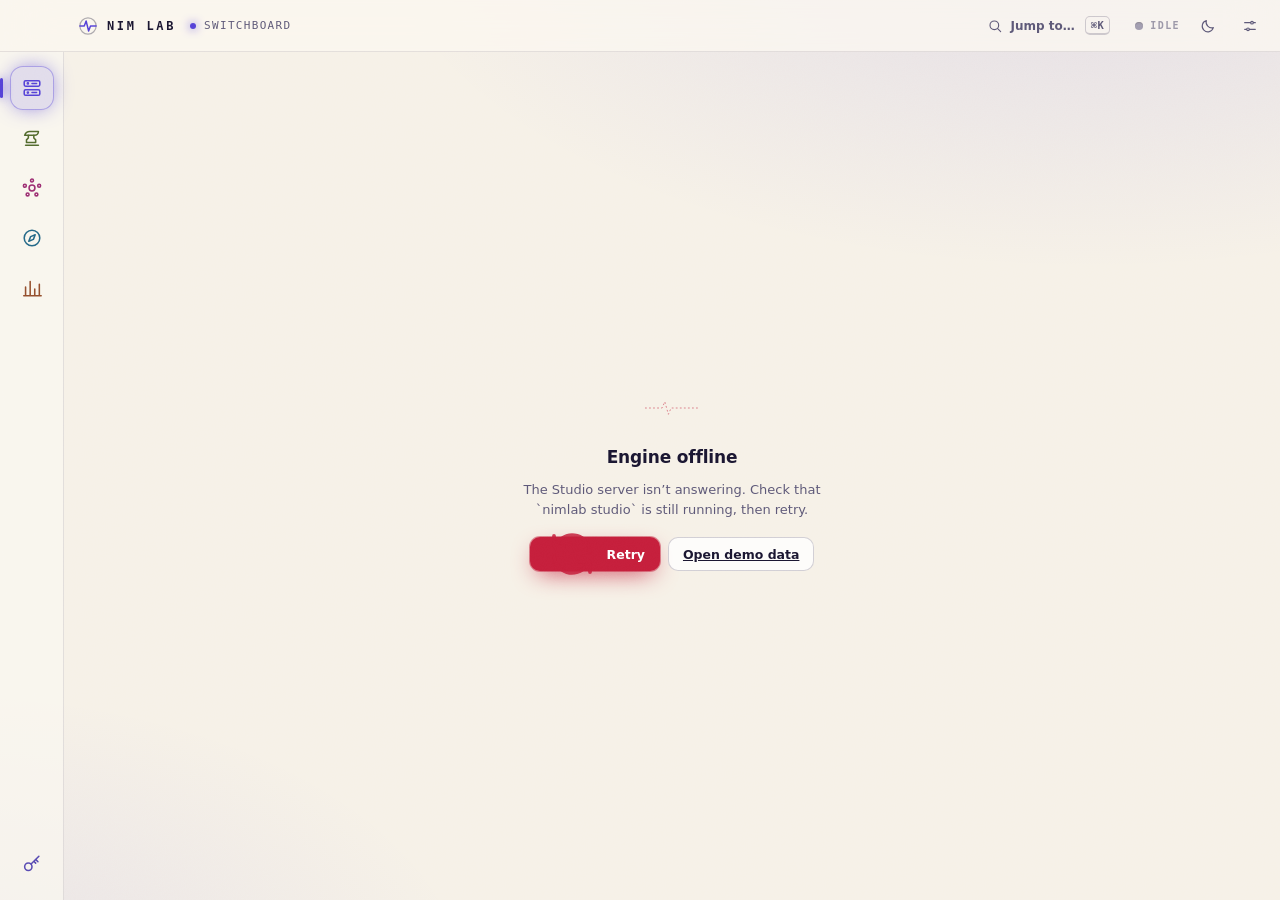
==== src/nimlab/studio/web/index.html @ a0e1263e "WIP: NIM Lab Studio desktop app (UI + backend in progress) Co-Authored-By: Claude Opus 5.5 <noreply@" ====
<!doctype html>
<html lang="en">
<head>
<meta charset="utf-8">
<meta name="viewport" content="width=device-width, initial-scale=1, viewport-fit=cover">
<meta name="color-scheme" content="dark light">
<title>NIM Lab Studio</title>
<link rel="icon" href="favicon.svg" type="image/svg+xml">
<link rel="stylesheet" href="css/tokens.css">
<link rel="stylesheet" href="css/base.css">
<link rel="stylesheet" href="css/components.css">
<link rel="stylesheet" href="css/screens/ignition.css">
<link rel="stylesheet" href="css/screens/switchboard.css">
<link rel="stylesheet" href="css/screens/foundry.css">
<link rel="stylesheet" href="css/screens/council.css">
<link rel="stylesheet" href="css/screens/atlas.css">
<link rel="stylesheet" href="css/screens/arena.css">
<link rel="stylesheet" href="css/screens/settings.css">
<script>/* apply stored theme before first paint */try{var t=localStorage.getItem('nimlab.theme');if(t==='light'||t==='dark')document.documentElement.dataset.theme=t}catch(e){}</script>
</head>
<body>
<div id="app" class="app-core"></div>
<noscript>NIM Lab Studio needs JavaScript.</noscript>
<script type="module" src="js/app.js"></script>
</body>
</html>
---- src/nimlab/studio/web/css/tokens.css ----
/* NIM Lab Studio — design tokens. Dark "ink" by default, light "paper" via OS or manual toggle. */
:root {
  color-scheme: dark;
  --ink: #0B0A12;
  --panel: #14121F;
  --raised: #1C1930;
  --raised-2: #25213D;
  --hair: rgba(255,255,255,.08);
  --hair-2: rgba(255,255,255,.14);
  --text: #F3F0FF;
  --dim: #9A94B8;
  --faint: #8780A8;

  --c-council: #FF3D9A;
  --c-atlas: #22E1FF;
  --c-forge: #C6FF3D;
  --c-arena: #FF8A3D;
  --c-core: #8B7BFF;
  --on-signal: #0B0A12;
  --ok: #5CF2A0;
  --bad: #FF5470;
  --warn: #FFC83D;

  --accent: var(--c-core);
  --glass: rgba(20,18,31,.72);
  --glass-strong: rgba(14,12,24,.9);
  --shadow: 0 1px 0 rgba(255,255,255,.05) inset, 0 18px 40px -18px rgba(0,0,0,.7);
  --glow: 0 0 24px -4px color-mix(in srgb, var(--accent) 60%, transparent);
  --grain-opacity: .06;
  --grid-line: rgba(255,255,255,.035);

  --font-ui: -apple-system, "SF Pro Display", "SF Pro Text", BlinkMacSystemFont, "Helvetica Neue", system-ui, sans-serif;
  --font-mono: ui-monospace, "SF Mono", SFMono-Regular, Menlo, Consolas, monospace;

  --ease-spring: cubic-bezier(.34,1.56,.64,1);
  --ease-out: cubic-bezier(.16,1,.3,1);
  --r-sm: 8px; --r-md: 12px; --r-lg: 18px;
  --titlebar: 52px;
  --rail: 64px;
}

:root[data-theme="light"] {
  color-scheme: light;
  --ink: #F6F1E7;
  --panel: #FBF8F1;
  --raised: #FFFFFF;
  --raised-2: #EFE9DB;
  --hair: rgba(30,20,60,.11);
  --hair-2: rgba(30,20,60,.2);
  --text: #1A1630;
  --dim: #5B5675;
  --faint: #665F83;
  --c-council: #C0106B;
  --c-atlas: #00708F;
  --c-forge: #4B7300;
  --c-arena: #B34700;
  --c-core: #5340D6;
  --on-signal: #FFFFFF;
  --ok: #0B7A43;
  --bad: #C41E3A;
  --warn: #8A5F00;
  --glass: rgba(251,248,241,.78);
  --glass-strong: rgba(251,248,241,.94);
  --shadow: 0 1px 0 rgba(255,255,255,.9) inset, 0 14px 30px -18px rgba(40,25,90,.35);
  --grain-opacity: .09;
  --grid-line: rgba(30,20,60,.05);
}

@media (prefers-color-scheme: light) {
  :root:not([data-theme="dark"]) {
    color-scheme: light;
    --ink: #F6F1E7; --panel: #FBF8F1; --raised: #FFFFFF; --raised-2: #EFE9DB;
    --hair: rgba(30,20,60,.11); --hair-2: rgba(30,20,60,.2);
    --text: #1A1630; --dim: #5B5675; --faint: #665F83;
    --c-council: #C0106B; --c-atlas: #00708F; --c-forge: #4B7300; --c-arena: #B34700; --c-core: #5340D6;
    --on-signal: #FFFFFF; --ok: #0B7A43; --bad: #C41E3A; --warn: #8A5F00;
    --glass: rgba(251,248,241,.78); --glass-strong: rgba(251,248,241,.94);
    --shadow: 0 1px 0 rgba(255,255,255,.9) inset, 0 14px 30px -18px rgba(40,25,90,.35);
    --grain-opacity: .09; --grid-line: rgba(30,20,60,.05);
  }
}

.app-council { --accent: var(--c-council); }
.app-atlas   { --accent: var(--c-atlas); }
.app-forge   { --accent: var(--c-forge); }
.app-arena   { --accent: var(--c-arena); }
.app-core    { --accent: var(--c-core); }
---- src/nimlab/studio/web/css/base.css ----
*, *::before, *::after { box-sizing: border-box; }
html, body { height: 100%; margin: 0; }
body {
  background: var(--ink); color: var(--text);
  font: 14px/1.5 var(--font-ui); -webkit-font-smoothing: antialiased;
  overflow: hidden; user-select: none; -webkit-user-select: none; cursor: default;
  text-rendering: optimizeLegibility;
}
/* grain: risograph paper tooth */
body::after {
  content: ""; position: fixed; inset: 0; pointer-events: none; z-index: 9999; opacity: var(--grain-opacity);
  mix-blend-mode: overlay;
  background-image: url("data:image/svg+xml;utf8,<svg xmlns='http://www.w3.org/2000/svg' width='160' height='160'><filter id='n'><feTurbulence type='fractalNoise' baseFrequency='.9' numOctaves='2' stitchTiles='stitch'/><feColorMatrix values='0 0 0 0 1  0 0 0 0 1  0 0 0 0 1  0 0 0 .9 0'/></filter><rect width='160' height='160' filter='url(%23n)'/></svg>");
}
button, input, textarea, select { font: inherit; color: inherit; }
button { cursor: pointer; background: none; border: 0; padding: 0; }
a { color: var(--accent); }
h1,h2,h3,p { margin: 0; }
.selectable, .selectable * , textarea, input, pre, code, .code, .md { user-select: text; -webkit-user-select: text; cursor: auto; }
button, a, [role=button], summary { cursor: pointer; }
:focus { outline: none; }
:focus-visible { outline: 2px solid var(--accent); outline-offset: 2px; border-radius: 6px; }
::selection { background: color-mix(in srgb, var(--accent) 45%, transparent); }
[hidden] { display: none !important; }
.sr-only { position: absolute; width: 1px; height: 1px; overflow: hidden; clip: rect(0 0 0 0); white-space: nowrap; }

/* native-feeling scrollbars */
* { scrollbar-width: thin; scrollbar-color: var(--hair-2) transparent; }
::-webkit-scrollbar { width: 10px; height: 10px; }
::-webkit-scrollbar-thumb { background: var(--hair-2); border-radius: 10px; border: 3px solid transparent; background-clip: content-box; }
::-webkit-scrollbar-thumb:hover { background: var(--faint); background-clip: content-box; border: 3px solid transparent; }
::-webkit-scrollbar-track { background: transparent; }

/* silkscreen label */
.label { font: 600 10.5px/1 var(--font-mono); letter-spacing: .16em; text-transform: uppercase; color: var(--dim); }
.mono { font-family: var(--font-mono); }
.num { font-family: var(--font-mono); font-variant-numeric: tabular-nums; }
.dim { color: var(--dim); }

@media (prefers-reduced-motion: reduce) {
  *, *::before, *::after { animation-duration: .001ms !important; animation-iteration-count: 1 !important; transition-duration: .001ms !important; scroll-behavior: auto !important; }
}

/* ---------- shell ---------- */
#app { position: fixed; inset: 0; display: grid; grid-template-rows: var(--titlebar) 1fr; grid-template-columns: var(--rail) 1fr; grid-template-areas: "title title" "rail main"; background:
  radial-gradient(1200px 600px at 85% -10%, color-mix(in srgb, var(--c-core) 13%, transparent), transparent 60%),
  radial-gradient(900px 500px at -5% 110%, color-mix(in srgb, var(--accent) 9%, transparent), transparent 60%),
  var(--ink); transition: background .6s; }

.titlebar { grid-area: title; display: flex; align-items: center; gap: 14px; padding: 0 16px 0 78px; height: var(--titlebar);
  border-bottom: 1px solid var(--hair); background: var(--glass); backdrop-filter: blur(24px) saturate(1.4); -webkit-backdrop-filter: blur(24px) saturate(1.4); position: relative; z-index: 30; }
.titlebar .brand { display: flex; align-items: center; gap: 9px; font: 700 12px var(--font-mono); letter-spacing: .22em; }
.titlebar .brand svg { width: 20px; height: 20px; }
.titlebar .crumb { font: 500 11px var(--font-mono); letter-spacing: .12em; text-transform: uppercase; color: var(--dim); display: flex; align-items: center; gap: 8px; }
.titlebar .crumb i { width: 6px; height: 6px; border-radius: 50%; background: var(--accent); box-shadow: 0 0 10px var(--accent); }
.titlebar .grow { flex: 1; }
.no-drag, .titlebar button, .titlebar a, .titlebar input { -webkit-app-region: no-drag; app-region: no-drag; }
.pywebview-drag-region { -webkit-app-region: drag; app-region: drag; }

.rail { grid-area: rail; display: flex; flex-direction: column; align-items: center; gap: 6px; padding: 14px 0; border-right: 1px solid var(--hair); background: color-mix(in srgb, var(--panel) 70%, transparent); z-index: 20; }
.rail .sp { flex: 1; }
.rail-btn { position: relative; width: 44px; height: 44px; border-radius: 13px; display: grid; place-items: center; color: color-mix(in srgb, var(--accent) 62%, var(--dim)); transition: color .2s, background .2s, transform .35s var(--ease-spring); }
.rail-btn svg { width: 22px; height: 22px; }
.rail-btn:hover { color: var(--accent); background: color-mix(in srgb, var(--accent) 10%, transparent); transform: translateY(-1px) scale(1.06); }
.rail-btn[aria-current=page] { color: var(--accent); background: color-mix(in srgb, var(--accent) 14%, transparent); box-shadow: inset 0 0 0 1px color-mix(in srgb, var(--accent) 40%, transparent), 0 0 22px -6px var(--accent); }
.rail-btn[aria-current=page]::before { content: ""; position: absolute; left: -10px; top: 12px; bottom: 12px; width: 3px; border-radius: 3px; background: var(--accent); box-shadow: 0 0 10px var(--accent); }
.rail-btn .busy-dot { position: absolute; top: 7px; right: 7px; width: 7px; height: 7px; border-radius: 50%; background: var(--accent); animation: pulse 1.2s infinite; }
.rail-btn .tip { position: absolute; left: 54px; top: 50%; transform: translate(-6px,-50%); white-space: nowrap; opacity: 0; pointer-events: none; transition: .18s var(--ease-out); background: var(--raised); border: 1px solid var(--hair-2); border-radius: 8px; padding: 6px 9px; font: 600 11px var(--font-mono); letter-spacing: .06em; color: var(--text); z-index: 60; box-shadow: var(--shadow); }
.rail-btn:hover .tip, .rail-btn:focus-visible .tip { opacity: 1; transform: translate(0,-50%); }
.tip kbd { margin-left: 8px; color: var(--dim); }

.main { grid-area: main; position: relative; overflow: hidden; min-width: 0; min-height: 0; }
.screen { position: absolute; inset: 0; overflow: auto; }
.screen.enter { animation: screen-in .5s var(--ease-out) both; }
@keyframes screen-in { from { opacity: 0; transform: translateY(10px) scale(.995); } to { opacity: 1; transform: none; } }
@keyframes pulse { 0%,100% { opacity: 1; transform: scale(1); } 50% { opacity: .35; transform: scale(.7); } }
@keyframes shimmer { to { background-position: -200% 0; } }
.skeleton { background: linear-gradient(100deg, var(--raised) 30%, var(--raised-2) 50%, var(--raised) 70%); background-size: 200% 100%; animation: shimmer 1.4s linear infinite; border-radius: 8px; min-height: 14px; }

kbd { font: 600 10.5px var(--font-mono); padding: 2px 5px; border-radius: 5px; border: 1px solid var(--hair-2); border-bottom-width: 2px; color: var(--dim); background: color-mix(in srgb, var(--raised) 60%, transparent); letter-spacing: .04em; }

@media (max-width: 760px) {
  #app { grid-template-columns: 1fr; grid-template-rows: var(--titlebar) 1fr 58px; grid-template-areas: "title" "main" "rail"; }
  .rail { flex-direction: row; justify-content: space-around; padding: 6px; border-right: 0; border-top: 1px solid var(--hair); }
  .rail .sp { display: none; }
  .rail-btn[aria-current=page]::before { left: 12px; right: 12px; top: -7px; bottom: auto; width: auto; height: 3px; }
  .rail-btn .tip { display: none; }
  .titlebar { padding-left: 78px; gap: 8px; }
  .titlebar .crumb { display: none; }
}
---- src/nimlab/studio/web/css/components.css ----
/* ---------- buttons ---------- */
.btn { display: inline-flex; align-items: center; gap: 8px; height: 34px; padding: 0 14px; border-radius: 10px; font: 600 12.5px var(--font-ui); border: 1px solid var(--hair-2); background: color-mix(in srgb, var(--raised) 80%, transparent); color: var(--text); transition: transform .3s var(--ease-spring), background .2s, border-color .2s, box-shadow .2s; white-space: nowrap; }
.btn:hover { border-color: color-mix(in srgb, var(--accent) 60%, var(--hair-2)); transform: translateY(-1px); }
.btn:active { transform: translateY(1px) scale(.98); }
.btn svg { width: 16px; height: 16px; flex: none; }
.btn.primary { background: var(--accent); color: var(--on-signal); border-color: transparent; box-shadow: 0 0 0 1px color-mix(in srgb, var(--accent) 50%, transparent), 0 8px 24px -8px var(--accent); }
.btn.primary:hover { filter: brightness(1.08); }
.btn.ghost { background: transparent; border-color: transparent; color: var(--dim); }
.btn.ghost:hover { color: var(--text); background: color-mix(in srgb, var(--raised) 70%, transparent); }
.btn.danger { color: var(--bad); }
.btn.sm { height: 28px; padding: 0 10px; font-size: 12px; border-radius: 8px; }
.btn.icon { width: 34px; padding: 0; justify-content: center; }
.btn.sm.icon { width: 28px; }
.btn[disabled] { opacity: .45; pointer-events: none; }
.btn kbd { margin-left: 2px; background: transparent; }
.btn.primary kbd { color: inherit; opacity: .7; border-color: color-mix(in srgb, var(--on-signal) 40%, transparent); }

/* ---------- chips / badges / LEDs ---------- */
.chip { display: inline-flex; align-items: center; gap: 7px; height: 28px; padding: 0 12px; border-radius: 999px; border: 1px solid var(--hair-2); font: 500 12px var(--font-ui); color: var(--dim); background: transparent; transition: .2s var(--ease-out); }
.chip:hover { color: var(--text); border-color: var(--accent); background: color-mix(in srgb, var(--accent) 10%, transparent); transform: translateY(-1px); }
.chip[aria-pressed=true] { color: var(--on-signal); background: var(--accent); border-color: transparent; font-weight: 600; }
.chip.mono { font: 600 10.5px var(--font-mono); letter-spacing: .1em; text-transform: uppercase; height: 24px; padding: 0 9px; }
.badge-sim { display: inline-flex; align-items: center; gap: 6px; height: 24px; padding: 0 10px; border-radius: 6px; font: 700 10px var(--font-mono); letter-spacing: .18em; color: var(--warn); border: 1px solid color-mix(in srgb, var(--warn) 50%, transparent); background: color-mix(in srgb, var(--warn) 10%, transparent); background-image: repeating-linear-gradient(135deg, transparent 0 6px, color-mix(in srgb, var(--warn) 14%, transparent) 6px 12px); }
.badge-sim:hover { background-color: color-mix(in srgb, var(--warn) 18%, transparent); }
.led { display: inline-block; width: 8px; height: 8px; border-radius: 50%; background: var(--faint); box-shadow: inset 0 1px 1px rgba(0,0,0,.4); flex: none; }
.led.on { background: var(--ok); box-shadow: 0 0 8px var(--ok), 0 0 2px var(--ok); }
.led.busy { background: var(--accent); box-shadow: 0 0 10px var(--accent); animation: pulse 1s infinite; }
.led.warn { background: var(--warn); box-shadow: 0 0 8px var(--warn); }
.led.bad { background: var(--bad); box-shadow: 0 0 8px var(--bad); }
.sse { display: inline-flex; align-items: center; gap: 7px; font: 600 10px var(--font-mono); letter-spacing: .14em; color: var(--dim); }
.sse[data-s=live] .led { background: var(--ok); box-shadow: 0 0 8px var(--ok); }
.sse[data-s=reconnecting] .led { background: var(--warn); animation: pulse .8s infinite; }
.sse[data-s=idle] { opacity: .6; }

/* ---------- inputs ---------- */
.field { width: 100%; height: 40px; padding: 0 12px; border-radius: 10px; background: color-mix(in srgb, var(--ink) 70%, transparent); border: 1px solid var(--hair-2); color: var(--text); transition: border-color .2s, box-shadow .2s; }
.field:focus { border-color: var(--accent); box-shadow: 0 0 0 3px color-mix(in srgb, var(--accent) 25%, transparent); outline: none; }
.field::placeholder { color: var(--faint); }
textarea.field { height: auto; padding: 10px 12px; resize: none; line-height: 1.5; }
select.field { appearance: none; padding-right: 30px; background-image: linear-gradient(45deg, transparent 50%, var(--dim) 50%), linear-gradient(135deg, var(--dim) 50%, transparent 50%); background-position: calc(100% - 17px) 17px, calc(100% - 12px) 17px; background-size: 5px 5px; background-repeat: no-repeat; cursor: pointer; }
.switch { position: relative; width: 38px; height: 22px; border-radius: 22px; background: var(--raised-2); border: 1px solid var(--hair-2); transition: .25s; flex: none; }
.switch::after { content: ""; position: absolute; top: 2px; left: 2px; width: 16px; height: 16px; border-radius: 50%; background: var(--dim); transition: .3s var(--ease-spring); }
.switch[aria-checked=true] { background: color-mix(in srgb, var(--accent) 30%, var(--raised-2)); border-color: var(--accent); }
.switch[aria-checked=true]::after { transform: translateX(16px); background: var(--accent); box-shadow: 0 0 10px var(--accent); }

/* ---------- panel (hardware plate) ---------- */
.panel { position: relative; background: linear-gradient(180deg, color-mix(in srgb, var(--raised) 92%, transparent), color-mix(in srgb, var(--panel) 92%, transparent)); border: 1px solid var(--hair); border-radius: var(--r-lg); box-shadow: var(--shadow); }
.panel-h { display: flex; align-items: center; gap: 10px; padding: 12px 16px 10px; }
.panel-h .label { flex: 1; display: flex; align-items: center; gap: 8px; }
.panel-h .label::before { content: ""; width: 6px; height: 6px; border-radius: 2px; background: var(--accent); box-shadow: 0 0 8px var(--accent); }
.screw { position: absolute; width: 7px; height: 7px; border-radius: 50%; background: radial-gradient(circle at 35% 30%, var(--hair-2), var(--hair)); box-shadow: inset 0 0 0 1px var(--hair); }
.screw::after { content: ""; position: absolute; left: 1px; right: 1px; top: 3px; height: 1px; background: var(--faint); transform: rotate(35deg); opacity: .7; }
.screw.tl { top: 8px; left: 8px; } .screw.tr { top: 8px; right: 8px; } .screw.bl { bottom: 8px; left: 8px; } .screw.br { bottom: 8px; right: 8px; }

/* ---------- toasts ---------- */
#toasts { position: fixed; right: 18px; bottom: 18px; display: flex; flex-direction: column; gap: 8px; z-index: 200; align-items: flex-end; }
.toast { display: flex; align-items: center; gap: 10px; max-width: 380px; padding: 10px 14px; border-radius: 12px; background: var(--glass-strong); border: 1px solid var(--hair-2); backdrop-filter: blur(20px); box-shadow: 0 20px 40px -12px rgba(0,0,0,.6); font-size: 13px; animation: toast-in .45s var(--ease-spring) both; }
.toast .led { width: 9px; height: 9px; }
.toast.out { animation: toast-out .25s ease-in both; }
@keyframes toast-in { from { opacity: 0; transform: translateY(14px) scale(.94); } }
@keyframes toast-out { to { opacity: 0; transform: translateX(20px); } }

/* ---------- palette (patch bay) ---------- */
.scrim { position: fixed; inset: 0; z-index: 100; background: rgba(5,4,10,.5); backdrop-filter: blur(6px); -webkit-backdrop-filter: blur(6px); animation: fade .2s both; }
:root[data-theme=light] .scrim { background: rgba(60,50,90,.25); }
@keyframes fade { from { opacity: 0; } }
.palette { position: fixed; z-index: 110; left: 50%; top: 14vh; width: min(640px, calc(100vw - 32px)); transform: translateX(-50%); border-radius: 18px; background: var(--glass-strong); border: 1px solid var(--hair-2); box-shadow: 0 40px 80px -20px rgba(0,0,0,.7), 0 0 0 1px rgba(0,0,0,.2); backdrop-filter: blur(30px) saturate(1.5); overflow: hidden; animation: pal-in .35s var(--ease-spring) both; }
@keyframes pal-in { from { opacity: 0; transform: translate(-50%, -14px) scale(.96); } }
.palette-in { display: flex; align-items: center; gap: 12px; padding: 0 18px; height: 60px; border-bottom: 1px solid var(--hair); }
.palette-in svg { width: 22px; height: 22px; color: var(--c-core); flex: none; }
.palette-in input { flex: 1; background: none; border: 0; font: 500 18px var(--font-mono); color: var(--text); outline: none; letter-spacing: -.01em; }
.palette-list { max-height: min(52vh, 420px); overflow: auto; padding: 8px; }
.pal-group { padding: 10px 10px 4px; }
.pal-item { display: flex; align-items: center; gap: 12px; width: 100%; padding: 9px 10px; border-radius: 10px; text-align: left; color: var(--text); position: relative; }
.pal-item .jack { width: 22px; height: 22px; border-radius: 50%; border: 2px solid var(--j, var(--c-core)); display: grid; place-items: center; flex: none; background: radial-gradient(circle, var(--ink) 40%, transparent 42%); transition: .2s; }
.pal-item .jack svg { width: 12px; height: 12px; color: var(--j, var(--c-core)); }
.pal-item .t { flex: 1; font-weight: 500; }
.pal-item .s { font: 500 11px var(--font-mono); color: var(--dim); }
.pal-item[aria-selected=true] { background: color-mix(in srgb, var(--j, var(--c-core)) 14%, transparent); box-shadow: inset 0 0 0 1px color-mix(in srgb, var(--j, var(--c-core)) 45%, transparent); }
.pal-item[aria-selected=true] .jack { background: var(--j, var(--c-core)); } .pal-item[aria-selected=true] .jack svg { color: var(--on-signal); }
.pal-item mark { background: none; color: var(--j, var(--c-core)); font-weight: 700; }
.palette-foot { display: flex; gap: 16px; padding: 9px 16px; border-top: 1px solid var(--hair); font: 500 11px var(--font-mono); color: var(--dim); }

/* ---------- drawer / sheet ---------- */
.drawer { position: fixed; top: var(--titlebar); right: 0; bottom: 0; width: min(720px, 100vw); z-index: 90; background: var(--glass-strong); border-left: 1px solid var(--hair-2); backdrop-filter: blur(28px); display: flex; flex-direction: column; box-shadow: -30px 0 60px -20px rgba(0,0,0,.55); animation: drawer-in .45s var(--ease-out) both; }
.drawer.out { animation: drawer-out .25s ease-in both; }
@keyframes drawer-in { from { transform: translateX(40px); opacity: 0; } }
@keyframes drawer-out { to { transform: translateX(40px); opacity: 0; } }
.drawer-h { display: flex; align-items: center; gap: 10px; padding: 12px 16px; border-bottom: 1px solid var(--hair); }
.drawer-h .ttl { flex: 1; font: 600 13px var(--font-mono); overflow: hidden; text-overflow: ellipsis; white-space: nowrap; }
.drawer-b { flex: 1; overflow: auto; }
.sheet { position: fixed; z-index: 110; left: 50%; top: 50%; width: min(760px, calc(100vw - 32px)); max-height: calc(100vh - 80px); transform: translate(-50%,-50%); display: flex; flex-direction: column; border-radius: 22px; background: var(--glass-strong); border: 1px solid var(--hair-2); backdrop-filter: blur(30px) saturate(1.4); box-shadow: 0 50px 100px -30px rgba(0,0,0,.75); animation: sheet-in .5s var(--ease-spring) both; overflow: hidden; }
@keyframes sheet-in { from { opacity: 0; transform: translate(-50%, -46%) scale(.94); } }

/* ---------- code ---------- */
.code { font: 12.5px/1.65 var(--font-mono); tab-size: 4; margin: 0; padding: 14px 0; counter-reset: ln; }
.code .ln { display: block; padding: 0 16px 0 0; white-space: pre; }
.code .ln::before { counter-increment: ln; content: counter(ln); display: inline-block; width: 46px; padding-right: 14px; margin-right: 12px; text-align: right; color: var(--faint); border-right: 1px solid var(--hair); user-select: none; }
.tk-k { color: var(--c-core); font-weight: 600; } .tk-s { color: var(--c-forge); } .tk-c { color: var(--faint); font-style: italic; }
.tk-n { color: var(--c-arena); } .tk-f { color: var(--c-atlas); } .tk-h { color: var(--c-council); font-weight: 700; } .tk-p { color: var(--dim); }
.diff-line.add { background: color-mix(in srgb, var(--ok) 14%, transparent); box-shadow: inset 3px 0 var(--ok); }
.diff-line.del { background: color-mix(in srgb, var(--bad) 14%, transparent); box-shadow: inset 3px 0 var(--bad); }
.diff-line.hunk { color: var(--c-core); background: color-mix(in srgb, var(--c-core) 10%, transparent); }
.diff-line.meta { color: var(--dim); font-weight: 600; }
.diff-file { position: sticky; top: 0; padding: 8px 16px; background: var(--raised); border-bottom: 1px solid var(--hair); font: 600 12px var(--font-mono); z-index: 2; display: flex; gap: 10px; }
.diff-file .a { color: var(--ok); } .diff-file .d { color: var(--bad); }

/* ---------- empty states ---------- */
.empty { display: grid; justify-items: center; text-align: center; gap: 10px; padding: 36px 20px; color: var(--dim); }
.empty svg { width: 54px; height: 54px; color: var(--accent); opacity: .85; }
.empty h3 { font-size: 17px; color: var(--text); letter-spacing: -.01em; }
.empty p { max-width: 36ch; font-size: 13px; }

/* gauge etc */
.vu { display: flex; gap: 2px; align-items: flex-end; height: 22px; }
.vu i { width: 4px; background: var(--accent); border-radius: 1px; height: 30%; opacity: .85; transform-origin: bottom; animation: vu 1.1s ease-in-out infinite alternate; animation-delay: calc(var(--i) * -.13s); }
.vu.idle i { animation-duration: 3s; opacity: .35; }
@keyframes vu { 0% { height: 15%; } 50% { height: 70%; } 100% { height: 35%; } }
.hidden-scroll { overflow-x: auto; scrollbar-width: none; } .hidden-scroll::-webkit-scrollbar { display: none; }
.code.nolines .ln::before { display: none; }
---- src/nimlab/studio/web/css/screens/ignition.css ----
.ignition { position: fixed; inset: 0; z-index: 150; background: radial-gradient(900px 520px at 50% 40%, color-mix(in srgb, var(--c-core) 14%, transparent), transparent 70%), var(--ink); display: grid; place-items: center; overflow: auto; animation: ig-in .7s var(--ease-out) both; }
@keyframes ig-in { from { opacity: 0; } }
.ig-scope { position: absolute; inset: 0; width: 100%; height: 100%; opacity: .6; mask-image: linear-gradient(90deg, transparent, #000 15%, #000 85%, transparent); -webkit-mask-image: linear-gradient(90deg, transparent, #000 15%, #000 85%, transparent); }
.ig-drag { position: absolute; top: 0; left: 0; right: 0; height: 52px; }
.ig-stack { position: relative; display: grid; justify-items: center; gap: 14px; padding: 56px 24px 28px; width: min(560px, 100%); text-align: center; }
.ig-dial { width: clamp(104px, 20vh, 168px); aspect-ratio: 1; color: var(--dim); filter: drop-shadow(0 20px 30px rgba(0,0,0,.35)); animation: dial-in 1s var(--ease-spring) .1s both; }
@keyframes dial-in { from { transform: scale(.6) rotate(-90deg); opacity: 0; } }
.ig-dial svg { width: 100%; height: 100%; overflow: visible; }
.wordmark { display: flex; gap: .22em; margin: 0; font: 800 clamp(56px, 13vh, 118px)/.85 var(--font-ui); letter-spacing: -.07em; text-transform: uppercase; }
.wordmark span:not(.sp) { position: relative; color: var(--text); }
.wordmark span:not(.sp) { isolation: isolate; }
.wordmark span::before, .wordmark span::after { content: attr(data-t); position: absolute; inset: 0; z-index: -1; pointer-events: none; }
.wordmark span::before { color: var(--c-council); transform: translate(-.04em, .03em); }
.wordmark span::after { color: var(--c-atlas); transform: translate(.04em, -.025em); }
.wordmark span:not(.sp) { text-shadow: none; }
.ig-sub { color: var(--dim); font-size: 14px; max-width: 40ch; }
.ig-form { display: grid; gap: 8px; width: 100%; text-align: left; margin-top: 8px; padding: 18px; border-radius: 20px; background: var(--glass); border: 1px solid var(--hair-2); backdrop-filter: blur(24px); box-shadow: var(--shadow); }
.ig-field { display: flex; align-items: center; gap: 6px; padding: 5px 6px 5px 14px; border-radius: 12px; background: var(--ink); border: 1px solid var(--hair-2); transition: .2s; }
.ig-field:focus-within { border-color: var(--c-core); box-shadow: 0 0 0 3px color-mix(in srgb, var(--c-core) 28%, transparent); }
.ig-input { flex: 1; min-width: 0; background: none; border: 0; outline: 0; font: 500 15px var(--font-mono); letter-spacing: .04em; color: var(--text); height: 36px; }
.ig-hint { display: flex; align-items: center; gap: 8px; font: 500 11.5px var(--font-mono); color: var(--dim); min-height: 18px; letter-spacing: .04em; }
.ig-hint.ok { color: var(--ok); } .ig-hint.warn { color: var(--warn); } .ig-hint.bad { color: var(--bad); }
.ig-actions { display: flex; gap: 8px; align-items: center; margin-top: 6px; }
.ig-go { height: 40px; padding: 0 22px; font-size: 14px; --accent: var(--c-forge); }
.ig-fine { display: flex; gap: 8px; align-items: flex-start; font-size: 12px; color: var(--dim); }
.ig-fine svg { width: 14px; height: 14px; flex: none; margin-top: 2px; color: var(--c-core); }
.ig-result { min-height: 0; display: grid; gap: 6px; justify-items: center; }
.ig-result:empty { display: none; }
.ig-online { font: 700 clamp(26px, 4.5vh, 40px) var(--font-ui); letter-spacing: -.04em; color: var(--ok); }
.ig-online b { font-family: var(--font-mono); font-weight: 700; } .ig-online span { color: var(--text); }
.ig-online.soft { font-size: 16px; letter-spacing: 0; color: var(--warn); }
@media (max-height: 700px) { .ig-stack { gap: 8px; padding-top: 44px; } .ig-form { padding: 14px; } }
.ig-sub { text-shadow: 0 0 14px var(--ink), 0 0 5px var(--ink), 0 0 2px var(--ink); }
---- src/nimlab/studio/web/css/screens/switchboard.css ----
.sb { padding: 22px clamp(16px, 3vw, 36px) 40px; max-width: 1500px; margin: 0 auto; display: grid; gap: 26px; }
.sb-h { display: flex; justify-content: space-between; align-items: flex-end; gap: 16px; flex-wrap: wrap; }
.sb-h h1 { font: 700 clamp(26px, 3.6vw, 44px)/1.02 var(--font-ui); letter-spacing: -.045em; margin-top: 8px; }
.sb-h h1 em { font-style: normal; color: var(--c-core); }
.sb-sub { font-size: 11px; letter-spacing: .12em; color: var(--dim); }
.rack { position: relative; padding: 18px; border-radius: 26px; background: repeating-linear-gradient(0deg, transparent 0 23px, var(--grid-line) 23px 24px), repeating-linear-gradient(90deg, transparent 0 23px, var(--grid-line) 23px 24px), color-mix(in srgb, var(--panel) 60%, transparent); border: 1px solid var(--hair); }
.rack-grid { position: relative; z-index: 2; display: grid; gap: 16px clamp(64px, 9vw, 140px); grid-template-columns: 1fr minmax(210px, 270px) 1fr; grid-template-areas: "a core c" "b core d"; }
.cables { position: absolute; inset: 0; width: 100%; height: 100%; z-index: 1; pointer-events: none; overflow: visible; }
.cab-base { fill: none; stroke: var(--ink); stroke-width: 9; stroke-linecap: round; opacity: .85; }
.cab-core { fill: none; stroke-width: 2.2; opacity: .5; stroke-linecap: round; }
.cab-flow { fill: none; stroke-width: 3.2; stroke-linecap: round; stroke-dasharray: 3 22; opacity: 0; filter: drop-shadow(0 0 5px currentColor); }
.cab-flow.on { opacity: 1; animation: flow 1s linear infinite; }
@keyframes flow { to { stroke-dashoffset: -50; } }
.plug { fill: var(--ink); stroke-width: 2.5; }

.module { --pad: 18px; position: relative; text-align: left; display: grid; gap: 14px; padding: var(--pad); border-radius: 20px; color: var(--text); background: linear-gradient(180deg, color-mix(in srgb, var(--raised) 94%, transparent), color-mix(in srgb, var(--panel) 96%, transparent)); border: 1px solid var(--hair-2); box-shadow: var(--shadow), 0 0 0 0 var(--accent); transition: transform .45s var(--ease-spring), box-shadow .3s, border-color .3s; overflow: hidden; }
.module::before { content: ""; position: absolute; left: 0; top: 0; bottom: 0; width: 4px; background: var(--accent); box-shadow: 0 0 18px var(--accent); }
.module:hover { transform: translateY(-3px); border-color: color-mix(in srgb, var(--accent) 70%, var(--hair-2)); box-shadow: var(--shadow), 0 0 40px -10px var(--accent); }
.module:active { transform: translateY(0) scale(.99); }
.module.busy { border-color: color-mix(in srgb, var(--accent) 60%, var(--hair-2)); box-shadow: var(--shadow), 0 0 40px -12px var(--accent); }
.m-top { display: flex; justify-content: space-between; align-items: center; padding: 0 12px 0 6px; }
.leds { display: flex; gap: 12px; } .lg { display: inline-flex; gap: 5px; align-items: center; } .lg .label { font-size: 9px; letter-spacing: .1em; }
.m-main { display: flex; gap: 14px; align-items: center; padding-left: 6px; }
.bezel { width: 56px; height: 56px; border-radius: 16px; display: grid; place-items: center; color: var(--accent); flex: none; background: radial-gradient(circle at 30% 25%, color-mix(in srgb, var(--accent) 22%, var(--raised)), var(--ink)); box-shadow: inset 0 0 0 1px color-mix(in srgb, var(--accent) 45%, transparent), inset 0 -6px 12px rgba(0,0,0,.25), 0 0 20px -6px var(--accent); }
.bezel svg { width: 30px; height: 30px; }
.module h2 { font: 700 clamp(24px, 2.4vw, 32px)/1 var(--font-ui); letter-spacing: -.045em; }
.module p { color: var(--dim); font-size: 13px; margin-top: 4px; }
.m-stats { display: grid; grid-template-columns: auto auto 1fr; gap: 22px; align-items: end; padding-left: 6px; }
.m-stats .label { display: block; margin-bottom: 5px; font-size: 9.5px; }
.m-stats .num { font-size: 13px; }
.num.big { font-size: 32px; font-weight: 700; line-height: 1; letter-spacing: -.04em; color: var(--accent); }
.m-stats .vu { justify-self: end; }
.m-foot { display: flex; justify-content: space-between; align-items: center; padding: 10px 0 0 6px; border-top: 1px dashed var(--hair-2); }
.m-foot .label { font-size: 9.5px; }
.go { display: inline-flex; gap: 6px; align-items: center; font-size: 12px; font-weight: 600; color: var(--accent); }
.go svg { width: 14px; height: 14px; transition: transform .3s var(--ease-spring); } .module:hover .go svg { transform: translateX(4px); }
.module .jack { display: none; }

.module.core { grid-area: core; align-content: center; justify-items: center; text-align: center; gap: 10px; --accent: var(--c-core); padding-bottom: 22px; background: radial-gradient(circle at 50% 30%, color-mix(in srgb, var(--c-core) 16%, var(--raised)), var(--panel)); }
.module.core::before { display: none; }
.module.core .m-top { width: 100%; padding: 0 10px; }
.core-dial { width: 118px; height: 118px; color: var(--text); filter: drop-shadow(0 0 18px color-mix(in srgb, var(--c-core) 55%, transparent)); }
.core-dial .ring { transform-origin: 60px 60px; animation: spin 16s linear infinite; } .core-dial .r2 { animation-duration: 9s; animation-direction: reverse; }
@keyframes spin { to { transform: rotate(360deg); } }
.module.core h2 { font-size: 22px; }
.mode { display: inline-flex; align-items: center; gap: 8px; height: 24px; padding: 0 12px; border-radius: 999px; font: 700 10px var(--font-mono); letter-spacing: .18em; border: 1px solid var(--hair-2); }
.mode.live { color: var(--ok); border-color: color-mix(in srgb, var(--ok) 50%, transparent); } .mode.sim { color: var(--warn); border-color: color-mix(in srgb, var(--warn) 50%, transparent); }
.core-stats { display: grid; grid-template-columns: 1fr 1fr; gap: 20px; width: 100%; text-align: left; padding: 10px 6px 0; border-top: 1px dashed var(--hair-2); }
.core-stats .label { display: block; margin-bottom: 4px; font-size: 9.5px; } .core-stats .num.big { font-size: 26px; color: var(--c-core); }
.module.core > .mono { font-size: 10.5px; letter-spacing: .04em; }
.core-stats code { font-size: 11.5px; color: var(--text); word-break: break-all; line-height: 1.3; display: block; }

.sb-sec { display: grid; gap: 12px; }
.sec-h { display: flex; align-items: center; gap: 12px; } .sec-h .rule { flex: 1; height: 1px; background: var(--hair); }
.tape { display: flex; gap: 10px; overflow-x: auto; padding: 4px 2px 8px; mask-image: linear-gradient(90deg, #000 94%, transparent); -webkit-mask-image: linear-gradient(90deg, #000 94%, transparent); }
.cell { flex: none; width: 230px; text-align: left; display: grid; gap: 8px; padding: 12px 14px; border-radius: 12px; background: var(--panel); border: 1px solid var(--hair); border-top: 3px solid var(--accent); transition: .3s var(--ease-spring); }
.cell:hover { transform: translateY(-3px); border-color: var(--accent); background: var(--raised); }
.cell-top { display: flex; align-items: center; gap: 8px; } .cell-top .label { color: var(--accent); } .cell-top .st { margin-left: auto; display: inline-flex; gap: 5px; align-items: center; font: 600 10px var(--font-mono); text-transform: uppercase; letter-spacing: .08em; color: var(--dim); }
.cell .sim { font: 700 8.5px var(--font-mono); letter-spacing: .12em; color: var(--warn); border: 1px solid color-mix(in srgb, var(--warn) 50%, transparent); border-radius: 4px; padding: 2px 4px; }
.cell-t { font-weight: 600; font-size: 13.5px; line-height: 1.3; display: -webkit-box; -webkit-line-clamp: 2; -webkit-box-orient: vertical; overflow: hidden; min-height: 35px; }
.cell-a { font-size: 11px; color: var(--dim); }
.usage { display: grid; grid-template-columns: repeat(auto-fit, minmax(380px, 1fr)); gap: 8px 36px; }
.vu-row { display: grid; grid-template-columns: minmax(110px, 190px) 1fr 38px 56px; gap: 12px; align-items: center; font-size: 12px; }
.vu-row .mn { font: 500 11.5px var(--font-mono); overflow: hidden; text-overflow: ellipsis; white-space: nowrap; }
.vu-row .num { text-align: right; }
.vu-bar { display: grid; grid-auto-flow: column; grid-auto-columns: 1fr; gap: 2px; height: 14px; }
.vu-bar i { border-radius: 2px; background: var(--raised-2); transition: background .3s var(--d), box-shadow .3s var(--d); }
.vu-bar i.on { background: var(--c-core); box-shadow: 0 0 6px color-mix(in srgb, var(--c-core) 60%, transparent); } .vu-bar i.mid { background: var(--c-arena); box-shadow: 0 0 6px color-mix(in srgb, var(--c-arena) 60%, transparent); } .vu-bar i.hot { background: var(--c-council); box-shadow: 0 0 6px color-mix(in srgb, var(--c-council) 70%, transparent); }

@media (max-width: 1060px) {
  .rack-grid { grid-template-columns: 1fr 1fr; grid-template-areas: "core core" "a c" "b d"; row-gap: 56px; column-gap: 18px; }
  .module.core { display: flex; flex-wrap: wrap; align-items: center; justify-content: space-between; gap: 8px 28px; padding: 14px 22px; text-align: left; }
  .module.core .m-top { width: 100%; order: -1; padding: 0; } .module.core .core-dial { width: 60px; height: 60px; }
  .module.core h2 { margin-right: auto; } .core-stats { width: auto; display: flex; gap: 30px; border: 0; padding: 0; } .module.core > .mono { display: none; }
}
@media (max-width: 700px) {
  .rack-grid { grid-template-columns: 1fr; grid-template-areas: "core" "a" "b" "c" "d"; row-gap: 40px; }
  .cables { display: none; } .usage { grid-template-columns: 1fr; } .vu-row { grid-template-columns: 100px 1fr 34px; } .vu-row .num.dim { display: none; }
}
---- src/nimlab/studio/web/css/screens/foundry.css ----
.fd { position: absolute; inset: 0; display: grid; grid-template-columns: 232px 1fr; --accent: var(--c-forge); }
.fd-side { border-right: 1px solid var(--hair); padding: 14px 10px; display: flex; flex-direction: column; gap: 10px; overflow: auto; background: color-mix(in srgb, var(--panel) 45%, transparent); }
.fd-side-h { display: flex; align-items: center; justify-content: space-between; padding: 0 6px; }
.pj-list { display: grid; gap: 4px; }
.pj { display: flex; align-items: center; gap: 10px; padding: 9px 10px; border-radius: 10px; text-align: left; color: var(--text); border: 1px solid transparent; transition: .2s; }
.pj:hover { background: color-mix(in srgb, var(--raised) 80%, transparent); }
.pj[aria-selected=true] { background: color-mix(in srgb, var(--accent) 12%, transparent); border-color: color-mix(in srgb, var(--accent) 45%, transparent); }
.pj-t { display: grid; min-width: 0; } .pj-t b { font-size: 13px; font-weight: 600; overflow: hidden; text-overflow: ellipsis; white-space: nowrap; } .pj-t small { font: 500 10.5px var(--font-mono); color: var(--dim); }
.pj-ic { width: 22px; height: 22px; border-radius: 7px; display: grid; place-items: center; border: 1px dashed var(--hair-2); color: var(--accent); } .pj-ic svg { width: 13px; height: 13px; }
.pj-empty { font-size: 12px; color: var(--dim); padding: 8px 10px; }

.fd-stage { position: relative; overflow: auto; padding-bottom: 60px; }
.fd-stage:not(.building) { background:
  radial-gradient(ellipse 70% 60% at 50% 30%, #000 20%, transparent 80%) ,
  transparent; }
.fd-stage::before { content: ""; position: absolute; inset: 0 0 auto 0; height: 560px; pointer-events: none; opacity: .9;
  background-image: linear-gradient(color-mix(in srgb, var(--accent) 13%, transparent) 1px, transparent 1px), linear-gradient(90deg, color-mix(in srgb, var(--accent) 13%, transparent) 1px, transparent 1px), linear-gradient(var(--grid-line) 1px, transparent 1px), linear-gradient(90deg, var(--grid-line) 1px, transparent 1px);
  background-size: 120px 120px, 120px 120px, 24px 24px, 24px 24px; background-position: -1px -1px;
  -webkit-mask-image: radial-gradient(ellipse 75% 100% at 50% 0%, #000 10%, transparent 75%); mask-image: radial-gradient(ellipse 75% 100% at 50% 0%, #000 10%, transparent 75%); transition: opacity .6s; }
.fd-stage.building::before { opacity: .35; height: 320px; }
.fd-stage > * { position: relative; }
.hero { padding: clamp(22px, 6vh, 72px) clamp(20px, 4.5vw, 64px) 8px; max-width: 1180px; margin: 0 auto; display: grid; gap: 22px; transition: padding .5s var(--ease-out); }
.intent-box { position: relative; padding: 26px 28px 20px; }
.bp-tag { position: absolute; top: -8px; left: 22px; padding: 0 8px; background: var(--ink); font-size: 10px; letter-spacing: .2em; color: var(--accent); }
.bp-corner { position: absolute; width: 18px; height: 18px; border: 0 solid var(--accent); opacity: .8; }
.bp-corner.tl { top: 0; left: 0; border-width: 2px 0 0 2px; } .bp-corner.tr { top: 0; right: 0; border-width: 2px 2px 0 0; } .bp-corner.bl { bottom: 0; left: 0; border-width: 0 0 2px 2px; } .bp-corner.br { bottom: 0; right: 0; border-width: 0 2px 2px 0; }
.intent { min-height: 2.2em; display: block; width: 100%; background: none; border: 0; outline: 0; resize: none; padding: 0; color: var(--text); caret-color: var(--accent); font: 700 clamp(30px, 4.6vw, 66px)/1.04 var(--font-ui); letter-spacing: -.05em; transition: font-size .5s var(--ease-out), letter-spacing .5s; overflow: hidden; }
.intent::placeholder { color: color-mix(in srgb, var(--text) 24%, transparent); }
.building .intent { font-size: 20px; font-weight: 600; letter-spacing: -.02em; line-height: 1.3; cursor: default; }
.building .hero { padding-top: 22px; gap: 10px; }
.building .intent-box { padding: 26px 22px 14px; background: color-mix(in srgb, var(--panel) 70%, transparent); border: 1px solid var(--hair); border-radius: 14px; }
.building .bp-corner { display: none; } .building .bp-tag { background: transparent; top: 6px; }
.chips { display: flex; flex-wrap: wrap; gap: 8px; }
.intent-ctl { display: flex; align-items: flex-end; gap: 14px; flex-wrap: wrap; }
.ctl { display: grid; gap: 6px; } .ctl .field { height: 36px; min-width: 190px; font-size: 13px; }
.grow { flex: 1; }
.btn.big { height: 46px; padding: 0 22px; font-size: 15px; border-radius: 13px; }
.hero .btn.primary { animation: breathe 3.2s ease-in-out infinite; }
@keyframes breathe { 50% { box-shadow: 0 0 0 1px color-mix(in srgb, var(--accent) 50%, transparent), 0 8px 38px -4px var(--accent); } }

/* project view */
.pv { max-width: 1180px; margin: 10px auto 0; padding: 0 clamp(20px, 4.5vw, 64px); display: grid; gap: 14px; }
.pv-h { display: flex; align-items: flex-end; gap: 10px; flex-wrap: wrap; } .pv-h h2 { font: 700 26px var(--font-ui); letter-spacing: -.04em; } .pv-h code { font-size: 11px; }
.pv-cols { display: grid; grid-template-columns: 1.3fr 1fr; gap: 14px; }
.report { padding: 0 0 12px; max-height: 280px; overflow: auto; } .report .code { padding: 6px 0; font-size: 12px; }
.report > p { padding: 0 16px; }

/* run view */
.run { max-width: 1280px; margin: 0 auto; padding: 8px clamp(20px, 3vw, 40px) 0; display: grid; gap: 18px; }
.ticket-meta { display: flex; align-items: center; gap: 12px; flex-wrap: wrap; }
.ticket-meta .st { color: var(--accent); } .ticket-meta.over .st { color: var(--text); }
.clock { font-size: 13px; color: var(--text); } .sep { width: 1px; height: 14px; background: var(--hair-2); margin: 0 4px; }
.tokbar { display: flex; gap: 2px; } .tokbar i { width: 4px; height: 12px; border-radius: 1px; background: var(--raised-2); transition: background .3s; } .tokbar i.on { background: var(--accent); box-shadow: 0 0 6px var(--accent); }
.ticket-meta .num { font-size: 13px; }

/* assembly line */
.line { container-type: inline-size; display: grid; gap: 12px; }
.stations { position: relative; display: grid; grid-template-columns: repeat(7, 1fr); gap: 8px; padding-top: 2px; }
.track { position: absolute; top: 20px; left: calc(100% / 14); right: calc(100% / 14); height: 3px; border-radius: 3px; background: repeating-linear-gradient(90deg, var(--hair-2) 0 6px, transparent 6px 10px); }
.track .fill { position: absolute; left: 0; top: 0; height: 100%; width: 0; background: var(--accent); box-shadow: 0 0 12px var(--accent); border-radius: 3px; transition: width .9s var(--ease-out), height .9s var(--ease-out); }
.carriage { position: absolute; left: 0; top: 0; width: 0; height: 0; z-index: 3; opacity: 0; transition: transform .95s cubic-bezier(.5,1.35,.45,1), opacity .4s; pointer-events: none; }
.carriage.on { opacity: 1; }
.carriage i { position: absolute; left: -19px; top: -19px; width: 38px; height: 38px; border-radius: 50%; border: 2px solid var(--accent); background: radial-gradient(circle, color-mix(in srgb, var(--accent) 55%, transparent), transparent 70%); box-shadow: 0 0 26px var(--accent), inset 0 0 12px color-mix(in srgb, var(--accent) 50%, transparent); animation: carriage 1.6s ease-in-out infinite; }
.carriage.done i { animation: none; border-color: var(--ok); box-shadow: 0 0 26px var(--ok); background: radial-gradient(circle, color-mix(in srgb, var(--ok) 55%, transparent), transparent 70%); }
@keyframes carriage { 50% { transform: scale(1.18); opacity: .8; } }
.station { position: relative; display: grid; align-content: start; gap: 3px; padding: 46px 10px 12px; text-align: left; border-radius: 14px; border: 1px solid var(--hair); background: color-mix(in srgb, var(--panel) 80%, transparent); transition: .35s var(--ease-out); min-width: 0; }
.station:hover { border-color: var(--hair-2); transform: translateY(-2px); }
.station[aria-expanded=true] { border-color: var(--accent); background: color-mix(in srgb, var(--accent) 8%, var(--panel)); }
.pin { position: absolute; left: 50%; top: 12px; width: 18px; height: 18px; margin-left: -9px; border-radius: 50%; background: var(--ink); border: 2px solid var(--faint); transition: .3s; z-index: 2; }
.pin[data-s=active] { border-color: var(--accent); background: var(--accent); box-shadow: 0 0 14px var(--accent); animation: pulse 1s infinite; }
.pin[data-s=done] { border-color: var(--ok); background: var(--ok); box-shadow: 0 0 10px color-mix(in srgb, var(--ok) 60%, transparent); }
.pin[data-s=failed] { border-color: var(--bad); background: var(--bad); box-shadow: 0 0 12px var(--bad); }
.pin[data-s=skipped] { border-style: dashed; opacity: .5; }
.station .sn { font-size: 10px; color: var(--faint); letter-spacing: .1em; } .station .name { font: 700 12.5px var(--font-mono); letter-spacing: .14em; }
.station[data-s=idle] .name { color: var(--dim); } .station[data-s=active] .name { color: var(--accent); } .station[data-s=skipped] { opacity: .55; }
.station .metric { font: 500 11px var(--font-mono); color: var(--dim); overflow: hidden; text-overflow: ellipsis; white-space: nowrap; }
.sn { position: absolute; top: 14px; right: 10px; }
.st-detail { padding: 12px 14px; border-radius: 12px; border: 1px solid color-mix(in srgb, var(--accent) 40%, var(--hair)); background: color-mix(in srgb, var(--panel) 85%, transparent); animation: screen-in .3s var(--ease-out) both; max-height: 220px; overflow: auto; }
.det-h { display: flex; justify-content: space-between; align-items: center; margin-bottom: 6px; }
.lr { display: flex; gap: 12px; font: 12px/1.7 var(--font-mono); } .lr .ts { color: var(--faint); flex: none; } .lr .tx { overflow-wrap: anywhere; }
.lr.call .tx { color: var(--c-atlas); } .lr.res .tx { color: var(--dim); } .lr.warn .tx { color: var(--warn); } .lr.bad .tx, .lr.error .tx { color: var(--bad); } .lr.ok .tx, .lr.file .tx { color: var(--ok); } .lr.phase .tx { color: var(--accent); }
@container (max-width: 880px) {
  .stations { grid-template-columns: 1fr; gap: 6px; padding-left: 0; }
  .track { top: 22px; bottom: 22px; left: 17px; right: auto; width: 3px; height: auto; background: repeating-linear-gradient(180deg, var(--hair-2) 0 6px, transparent 6px 10px); }
  .track .fill { width: 100%; height: 0; }
  .station { padding: 9px 12px 9px 46px; grid-template-columns: 1fr auto; align-items: center; column-gap: 12px; }
  .station .pin { left: 10px; top: 50%; margin: -9px 0 0; } .station .sn { display: none; } .station .metric { grid-row: 1; grid-column: 2; }
}

/* shipped */
.shipped { display: flex; align-items: center; gap: clamp(16px, 3vw, 40px); flex-wrap: wrap; padding: 20px 26px; border-radius: 20px; border: 1px solid color-mix(in srgb, var(--ok) 50%, transparent); background: linear-gradient(100deg, color-mix(in srgb, var(--ok) 14%, var(--panel)), var(--panel)); position: relative; overflow: hidden; }
.shipped.bad { border-color: color-mix(in srgb, var(--bad) 50%, transparent); background: linear-gradient(100deg, color-mix(in srgb, var(--bad) 12%, var(--panel)), var(--panel)); }
.shipped.flash::after { content: ""; position: absolute; inset: 0; background: radial-gradient(circle at 20% 50%, var(--ok), transparent 60%); opacity: 0; animation: flash 1.2s ease-out; pointer-events: none; }
@keyframes flash { 0% { opacity: .55; } 100% { opacity: 0; } }
.ship-word { font: 800 clamp(40px, 6vw, 72px)/.9 var(--font-ui); letter-spacing: -.06em; color: var(--ok); display: flex; }
.shipped.bad .ship-word { color: var(--bad); }
.ship-word span { display: inline-block; animation: letter .7s var(--ease-spring) both; animation-delay: calc(var(--i) * 55ms); }
@keyframes letter { from { transform: translateY(40px) rotate(8deg); opacity: 0; } }
.ship-body { display: grid; gap: 12px; flex: 1; min-width: 240px; } .ship-sum { font-size: 15px; } .ship-act { display: flex; gap: 8px; flex-wrap: wrap; }

/* panels */
.panels { display: grid; grid-template-columns: minmax(260px, 1fr) minmax(300px, 1.4fr) minmax(260px, 1fr); grid-template-areas: "plan files tests" "plan files review"; gap: 14px; align-items: start; }
.pn-plan { grid-area: plan; } .pn-files { grid-area: files; } .pn-tests { grid-area: tests; } .pn-review { grid-area: review; }
.pn { min-height: 120px; padding-bottom: 14px; }
.pn > .panel-h .label::before { display: none; }
.pn > .panel-h { padding-left: 22px; }
.pn > :not(.panel-h):not(.screw) { margin: 0 16px; }
.pn-plan { background: repeating-linear-gradient(0deg, transparent 0 19px, color-mix(in srgb, var(--accent) 9%, transparent) 19px 20px), repeating-linear-gradient(90deg, transparent 0 19px, color-mix(in srgb, var(--accent) 9%, transparent) 19px 20px), var(--panel); border-style: dashed; border-color: color-mix(in srgb, var(--accent) 35%, var(--hair)); }
.bp-list { list-style: none; padding: 0; display: grid; gap: 10px; }
.bp { display: flex; gap: 12px; align-items: flex-start; padding: 10px 12px; border-radius: 10px; background: color-mix(in srgb, var(--ink) 55%, transparent); border: 1px solid var(--hair); transition: .4s; }
.bp p { font-size: 13px; line-height: 1.4; transition: color .3s; } .bp-f { display: flex; flex-wrap: wrap; gap: 5px; margin-top: 6px; } .bp-f code { font: 500 10.5px var(--font-mono); color: var(--accent); padding: 1px 6px; border: 1px solid color-mix(in srgb, var(--accent) 35%, transparent); border-radius: 5px; }
.bp-n { position: relative; width: 26px; height: 26px; flex: none; border-radius: 50%; border: 1.5px dashed var(--faint); display: grid; place-items: center; font-size: 12px; color: var(--dim); transition: .4s var(--ease-spring); }
.bp-n svg { position: absolute; inset: 4px; width: 18px; height: 18px; opacity: 0; } .bp-n svg path { stroke-dasharray: 1; stroke-dashoffset: 1; }
.bp.done { border-color: color-mix(in srgb, var(--ok) 35%, var(--hair)); } .bp.done p { color: var(--dim); }
.bp.done .bp-n { border: 1.5px solid var(--ok); background: var(--ok); color: var(--on-signal); transform: scale(1.06); } .bp.done .bp-n b { opacity: 0; } .bp.done .bp-n svg { opacity: 1; } .bp.done .bp-n svg path { stroke-dashoffset: 0; transition: stroke-dashoffset .5s .1s; }
.tiles { display: grid; grid-template-columns: repeat(auto-fill, minmax(150px, 1fr)); gap: 10px; }
.tile { position: relative; text-align: left; display: grid; gap: 2px; padding: 11px 12px 10px; border-radius: 12px; background: var(--raised); border: 1px solid var(--hair-2); border-left: 4px solid var(--lc, var(--dim)); transition: transform .3s var(--ease-spring), box-shadow .3s, border-color .3s; overflow: hidden; }
.tile:hover { transform: translateY(-3px) rotate(-.4deg); border-color: var(--lc); box-shadow: 0 10px 24px -10px var(--lc); }
.tl-top { display: flex; justify-content: space-between; } .ext { font: 700 9.5px var(--font-mono); letter-spacing: .16em; text-transform: uppercase; color: var(--lc); } .rev { font: 700 9px var(--font-mono); color: var(--warn); letter-spacing: .1em; text-transform: uppercase; }
.tl-name { font: 700 14px var(--font-mono); letter-spacing: -.02em; margin-top: 4px; overflow: hidden; text-overflow: ellipsis; white-space: nowrap; } .tl-dir { font: 500 10.5px var(--font-mono); color: var(--dim); overflow: hidden; text-overflow: ellipsis; white-space: nowrap; } .tl-n { font-size: 11px; color: var(--dim); margin-top: 6px; }
.lights { display: grid; grid-template-columns: 1fr; gap: 6px; }
.lt { display: flex; align-items: center; gap: 10px; padding: 7px 10px; border-radius: 9px; background: color-mix(in srgb, var(--ink) 50%, transparent); border: 1px solid var(--hair); font: 500 12px var(--font-mono); min-width: 0; }
.lt .ln { overflow: hidden; text-overflow: ellipsis; white-space: nowrap; }
.bulb { width: 14px; height: 14px; flex: none; border-radius: 50%; background: var(--faint); box-shadow: inset 0 1px 2px rgba(0,0,0,.5); transition: background .3s, box-shadow .3s; position: relative; }
.lt[data-o=passed] .bulb { background: var(--ok); box-shadow: 0 0 10px var(--ok); } .lt[data-o=failed] .bulb { background: var(--bad); box-shadow: 0 0 12px var(--bad); animation: pulse 1.1s infinite; } .lt[data-o=failed] { border-color: color-mix(in srgb, var(--bad) 45%, transparent); color: var(--bad); }
.lt.flip { animation: lflip .8s var(--ease-spring); } .lt.flip .bulb::after { content: ""; position: absolute; inset: -2px; border-radius: 50%; border: 2px solid var(--ok); animation: burst .9s ease-out forwards; }
@keyframes lflip { 0% { transform: perspective(300px) rotateX(0); } 45% { transform: perspective(300px) rotateX(90deg); } 100% { transform: perspective(300px) rotateX(0); } }
@keyframes burst { to { transform: scale(4.5); opacity: 0; } }
.sum { font-size: 15px; font-weight: 700; color: var(--bad); } .sum[data-ok="1"] { color: var(--ok); }
.stamp-box { display: grid; gap: 14px; justify-items: start; padding-top: 6px; }
.stamp { display: grid; padding: 10px 20px 8px; transform: rotate(-5deg); border: 4px double currentColor; border-radius: 10px; font: 800 30px/1 var(--font-ui); letter-spacing: .04em; text-shadow: 2px 1.5px 0 color-mix(in srgb, var(--c-atlas) 55%, transparent); color: var(--ok); mix-blend-mode: normal; background: color-mix(in srgb, currentColor 7%, transparent); }
.stamp.bad { color: var(--bad); } .stamp small { font: 600 9px var(--font-mono); letter-spacing: .24em; opacity: .8; margin-top: 4px; }
.issues { list-style: none; margin: 0; padding: 0; display: grid; gap: 6px; font-size: 12.5px; width: 100%; } .issues li { display: flex; gap: 8px; align-items: baseline; }
.sev { font: 700 9px var(--font-mono); text-transform: uppercase; letter-spacing: .1em; padding: 2px 5px; border-radius: 4px; border: 1px solid var(--hair-2); color: var(--dim); flex: none; } .sev.high, .sev.critical { color: var(--bad); border-color: var(--bad); } .sev.medium, .sev.low { color: var(--warn); border-color: var(--warn); }
.pn-review:has(.stamp-box:empty) { display: none; } .pn-review .stamp-box:empty::after { content: "Waiting for the reviewer\2026"; color: var(--dim); font-size: 13px; }
.stamp-box:empty::after, .lights:empty::after, .bp-list:empty::after, .tiles:empty::after { content: "Standing by"; font: 500 12px var(--font-mono); color: var(--faint); letter-spacing: .06em; }
.pn-review { display: block; } .pn-review:has(.stamp-box:empty) { display: block; }
.logp { padding: 0; } .log-h { display: flex; align-items: center; gap: 10px; width: 100%; padding: 12px 16px; } .log-h svg { width: 16px; height: 16px; color: var(--dim); } .log-h .chev { margin-left: 0; transition: transform .3s; } .log-h[aria-expanded=true] .chev { transform: rotate(90deg); }
.log { display: none; max-height: 240px; overflow: auto; padding: 4px 16px 14px; border-top: 1px solid var(--hair); background: color-mix(in srgb, var(--ink) 60%, transparent); border-radius: 0 0 var(--r-lg) var(--r-lg); } .logp.open .log { display: block; }
@media (max-width: 1100px) { .panels { grid-template-columns: 1fr 1fr; grid-template-areas: "plan tests" "files files" "review review"; } .pv-cols { grid-template-columns: 1fr; } }
@media (max-width: 900px) {
  .fd { grid-template-columns: 1fr; grid-template-rows: auto 1fr; }
  .fd-side { flex-direction: row; align-items: center; border-right: 0; border-bottom: 1px solid var(--hair); padding: 8px 10px; overflow-x: auto; }
  .fd-side-h { display: none; } .pj-list { display: flex; } .pj { flex: none; padding: 6px 10px; } .pj-empty { display: none; }
}
@media (max-width: 720px) { .panels { grid-template-columns: 1fr; grid-template-areas: "plan" "files" "tests" "review"; } .intent-ctl .ctl .field { min-width: 140px; } }

.preview { margin-top: 14px; display: grid; grid-template-columns: repeat(7, 1fr); gap: 8px; opacity: .55; position: relative; padding-top: 14px; }
.preview::before { content: ""; position: absolute; top: 20px; left: 7%; right: 7%; height: 2px; background: repeating-linear-gradient(90deg, var(--hair-2) 0 6px, transparent 6px 10px); }
.preview span { position: relative; display: grid; justify-items: center; gap: 8px; font: 600 10.5px var(--font-mono); letter-spacing: .16em; color: var(--dim); }
.preview span::before { content: ""; width: 12px; height: 12px; border-radius: 50%; border: 2px solid var(--faint); background: var(--ink); position: relative; z-index: 1; }
.preview-h { margin-top: 26px; display: flex; align-items: center; gap: 12px; } .preview-h i { flex: 1; height: 1px; background: var(--hair); }
@media (max-width: 720px) { .preview span { font-size: 8px; letter-spacing: .04em; } }

.shipped.warn { border-color: color-mix(in srgb, var(--warn) 55%, transparent); background: linear-gradient(100deg, color-mix(in srgb, var(--warn) 12%, var(--panel)), var(--panel)); } .shipped.warn .ship-word { color: var(--warn); font-size: clamp(30px, 4.6vw, 54px); }
.bp.goal { display: grid; gap: 4px; border-style: dashed; background: transparent; } .bp.goal p { font-weight: 600; color: var(--text); }
.hero-rest { display: grid; gap: 20px; }
.fd-stage:not(.building) .hero { padding-top: clamp(36px, 11vh, 130px); }
.fd-stage:not(.building):not(:has(.pv:not([hidden]))) .hero { min-height: min(78%, 640px); align-content: center; }
---- src/nimlab/studio/web/css/screens/council.css ----
.cn { --accent: var(--c-council); display: grid; grid-template-columns: 310px minmax(0, 1fr); gap: 0; min-height: 100%; }
.cn-ctl { padding: 22px 20px; display: grid; align-content: start; gap: 12px; border-right: 1px solid var(--hair); background: color-mix(in srgb, var(--panel) 45%, transparent); }
.cn-ctl .q { font-size: 15px; line-height: 1.45; min-height: 110px; }
.chips.col { display: grid; gap: 6px; } .chips.col .chip { height: auto; min-height: 28px; padding: 5px 12px; border-radius: 12px; text-align: left; line-height: 1.3; }
.rotary { position: relative; height: 222px; outline-offset: -4px; }
.knob { position: absolute; left: 50%; top: 56%; width: 168px; height: 168px; transform: translate(-50%, -50%); filter: drop-shadow(0 10px 18px rgba(0,0,0,.35)); }
.knob .pointer { transition: transform .7s var(--ease-spring); transform-origin: 0 0; }
.rot-l { position: absolute; transform: translate(-50%, -50%); font: 700 10.5px var(--font-mono); letter-spacing: .12em; text-transform: uppercase; color: var(--dim); padding: 6px 8px; border-radius: 8px; transition: .25s; white-space: nowrap; }
.rot-l:hover { color: var(--text); } .rot-l[aria-checked=true] { color: var(--on-signal); background: var(--accent); box-shadow: 0 0 18px -2px var(--accent); }
.strat-d { font-size: 12.5px; color: var(--dim); min-height: 3em; text-align: center; }
.cn-ctl .btn.big { --accent: var(--c-council); justify-content: center; }
.cn-stage { container-type: inline-size; padding: 18px 24px 40px; }
.cn-in { display: grid; gap: 22px; align-content: start; }
.table-wrap { display: grid; place-items: center; }
.table { position: relative; width: min(100%, calc(100vh - 130px), 680px); aspect-ratio: 1; --ag: 0; }
.disc { position: absolute; inset: 20%; border-radius: 50%; background: radial-gradient(circle, color-mix(in srgb, var(--accent) calc(8% + var(--ag) * 22%), var(--panel)) 0%, var(--panel) 70%); border: 1px solid var(--hair-2); box-shadow: 0 0 0 10px color-mix(in srgb, var(--panel) 70%, transparent), 0 0 0 11px var(--hair), 0 0 calc(var(--ag) * 90px) color-mix(in srgb, var(--accent) 50%, transparent); transition: box-shadow .8s, background .8s; }
.disc::before { content: ""; position: absolute; inset: 14%; border-radius: 50%; border: 1px dashed var(--hair-2); }
.table.live .disc::after { content: ""; position: absolute; inset: -2px; border-radius: 50%; border: 2px solid var(--accent); border-top-color: transparent; border-bottom-color: transparent; animation: spin 3s linear infinite; }
.lines { position: absolute; inset: 0; width: 100%; height: 100%; pointer-events: none; }
.ln { stroke: var(--accent); stroke-linecap: round; transition: stroke-width .8s var(--ease-out), opacity .6s; } .ln.hot { stroke-dasharray: 2 3; animation: flow 1s linear infinite; }
.hub { z-index: 3; padding: 10px 6px; border-radius: 50%; position: absolute; left: 50%; top: 50%; transform: translate(-50%, -50%); display: grid; justify-items: center; gap: 4px; text-align: center; width: 30%; }
.hub .num { font-size: clamp(30px, 5.4cqi, 52px); line-height: 1; letter-spacing: -.05em; color: var(--accent); } .hub .label { font-size: 9px; } .hub .label:last-child { font-size: 8.5px; letter-spacing: .08em; line-height: 1.3; max-width: 120px; }
.seat { position: absolute; transform: translate(-50%, -50%); width: 22%; display: grid; justify-items: center; gap: 5px; text-align: center; transition: left .9s var(--ease-out), top .9s var(--ease-out); z-index: 2; }
.chair { position: relative; width: clamp(40px, 8cqi, 62px); aspect-ratio: 1; border-radius: 50%; display: grid; place-items: center; background: var(--raised); border: 2px solid var(--hair-2); font: 800 14px var(--font-mono); color: var(--dim); transition: .4s; }
.ring { position: absolute; inset: -7px; border-radius: 50%; border: 2px solid var(--accent); opacity: 0; }
.seat[data-state=think] .chair { border-color: var(--accent); color: var(--accent); box-shadow: 0 0 24px -2px var(--accent); } .seat[data-state=think] .ring { animation: ripple 1.3s ease-out infinite; }
.seat[data-state=spoke] .chair { background: var(--accent); border-color: var(--accent); color: var(--on-signal); box-shadow: 0 0 20px -4px var(--accent); }
@keyframes ripple { 0% { opacity: .9; transform: scale(.85); } 100% { opacity: 0; transform: scale(1.5); } }
.sname { display: grid; } .sname b { font: 700 11.5px var(--font-mono); letter-spacing: -.02em; max-width: 150px; overflow: hidden; text-overflow: ellipsis; white-space: nowrap; } .sname small { font: 500 9.5px var(--font-mono); color: var(--faint); letter-spacing: .1em; text-transform: uppercase; }
.say { font-size: 11.5px; line-height: 1.35; color: var(--dim); max-width: 172px; padding: 5px 8px; border-radius: 8px; background: color-mix(in srgb, var(--panel) 85%, transparent); border: 1px solid var(--hair); }
.say:empty { display: none; } .seat[data-state=spoke] .say { color: var(--text); border-color: color-mix(in srgb, var(--accent) 40%, var(--hair)); }
.verdict { padding: 22px 24px; border-radius: 20px; background: linear-gradient(180deg, color-mix(in srgb, var(--accent) 10%, var(--raised)), var(--panel)); border: 1px solid color-mix(in srgb, var(--accent) 45%, var(--hair)); box-shadow: var(--shadow), 0 0 50px -20px var(--accent); display: grid; gap: 14px; max-width: 880px; width: 100%; justify-self: center; }
.v-h { display: flex; align-items: center; gap: 12px; flex-wrap: wrap; } .v-h .label { color: var(--accent); font-size: 12px; letter-spacing: .3em; } .v-ag { display: inline-flex; gap: 7px; align-items: center; font: 600 11px var(--font-mono); color: var(--dim); }
.v-ans { font: 600 clamp(16px, 1.7vw, 21px)/1.4 var(--font-ui); letter-spacing: -.02em; } .v-why p { font-size: 13.5px; color: var(--dim); margin-top: 4px; }
.v-c summary { cursor: pointer; font: 600 11px var(--font-mono); letter-spacing: .1em; text-transform: uppercase; color: var(--dim); } .cand { padding: 8px 0; border-top: 1px dashed var(--hair-2); margin-top: 8px; } .cand p { font-size: 13px; color: var(--dim); }
@container (min-width: 940px) { .cn-in { grid-template-columns: minmax(0, 1.1fr) minmax(320px, 1fr); align-items: center; } .verdict { max-width: none; } }
@media (max-width: 900px) { .cn { grid-template-columns: 1fr; } .cn-ctl { border-right: 0; border-bottom: 1px solid var(--hair); } .rotary { height: 200px; } .table { width: min(100%, 560px); } }
---- src/nimlab/studio/web/css/screens/atlas.css ----
.at { --accent: var(--c-atlas); display: grid; grid-template-columns: 330px minmax(0, 1fr); min-height: 100%; }
.at-tray { padding: 22px 20px; display: grid; align-content: start; gap: 12px; border-right: 1px solid var(--hair); background: color-mix(in srgb, var(--panel) 45%, transparent); }
.drop { position: relative; border-radius: 18px; padding: 16px; display: grid; gap: 14px; border: 2px dashed color-mix(in srgb, var(--accent) 45%, var(--hair-2)); background: color-mix(in srgb, var(--accent) 5%, var(--panel)); cursor: pointer; transition: .3s var(--ease-spring); overflow: hidden; }
.drop:hover, .drop.over { border-color: var(--accent); background: color-mix(in srgb, var(--accent) 12%, var(--panel)); transform: scale(1.015); box-shadow: 0 0 40px -12px var(--accent); }
.slots { display: grid; grid-template-columns: repeat(4, 1fr); gap: 7px; padding: 10px; border-radius: 10px; background: var(--ink); border: 1px solid var(--hair); box-shadow: inset 0 2px 8px rgba(0,0,0,.35); }
.slot { height: 30px; border-radius: 3px; border: 1px solid var(--hair); background: transparent; transition: .5s; }
.slot.full { background: linear-gradient(90deg, color-mix(in srgb, var(--accent) 55%, transparent) 0 22%, color-mix(in srgb, var(--accent) 10%, var(--raised)) 22%); border-color: color-mix(in srgb, var(--accent) 50%, transparent); box-shadow: 0 0 10px -4px var(--accent); animation: slot-in .6s var(--ease-spring) both; animation-delay: calc(var(--i) * 40ms); }
@keyframes slot-in { from { transform: translateY(-14px); opacity: 0; } }
.drop.over .slot:not(.full) { border-color: var(--accent); animation: pulse 1s infinite; }
.drop-t { display: grid; justify-items: center; text-align: center; gap: 4px; font-size: 12.5px; color: var(--dim); } .drop-t svg { width: 26px; height: 26px; color: var(--accent); } .drop-t b { color: var(--text); font-size: 15px; letter-spacing: -.02em; }
.scan { position: absolute; left: 0; right: 0; height: 2px; top: 0; background: var(--accent); box-shadow: 0 0 16px 4px var(--accent); opacity: 0; } .drop.busy .scan { opacity: 1; animation: scan 1s ease-in-out infinite alternate; } @keyframes scan { to { top: 100%; } }
.shelf { list-style: none; margin: 0; padding: 0; display: grid; gap: 6px; font-size: 12.5px; } .shelf .f { display: flex; gap: 8px; align-items: center; color: var(--dim); } .shelf .f svg { width: 15px; height: 15px; color: var(--accent); flex: none; } .shelf .f span { overflow: hidden; text-overflow: ellipsis; white-space: nowrap; } .shelf b { color: var(--accent); }
.at-main { padding: 24px clamp(18px, 3vw, 44px) 50px; display: grid; gap: 14px; align-content: start; max-width: 980px; width: 100%; }
.at-main .q { font: 600 clamp(20px, 2.6vw, 30px)/1.25 var(--font-ui); letter-spacing: -.035em; background: none; border: 0; border-bottom: 2px solid var(--hair-2); border-radius: 0; padding: 6px 0 12px; min-height: 54px; }
.at-main .q:focus { box-shadow: none; border-bottom-color: var(--accent); }
.q-ctl { display: flex; align-items: flex-end; gap: 16px; flex-wrap: wrap; } .q-ctl .field { min-width: 190px; height: 34px; font-size: 13px; } .ctl.row { display: flex; align-items: center; gap: 10px; padding-bottom: 6px; } .ctl { display: grid; gap: 6px; } .grow { flex: 1; }
.at-out { display: grid; gap: 18px; margin-top: 8px; }
.ans-card { padding: 22px 24px; border-radius: 20px; border: 1px solid color-mix(in srgb, var(--accent) 30%, var(--hair)); background: linear-gradient(180deg, color-mix(in srgb, var(--accent) 6%, var(--raised)), var(--panel)); box-shadow: var(--shadow); }
.ans-h { display: flex; justify-content: space-between; align-items: flex-start; margin-bottom: 8px; } .ans-h > .label { color: var(--accent); letter-spacing: .3em; }
.ans { font: 450 clamp(16px, 1.6vw, 19px)/1.65 var(--font-ui); letter-spacing: -.01em; min-height: 3em; }
.caret { display: inline-block; width: 9px; height: 1.1em; background: var(--accent); vertical-align: -.2em; margin-left: 2px; animation: blink 1s steps(2) infinite; } @keyframes blink { 50% { opacity: 0; } }
.cite { display: inline-grid; place-items: center; min-width: 17px; height: 17px; padding: 0 4px; margin: 0 2px; border-radius: 6px; vertical-align: super; line-height: 1; font: 700 10px var(--font-mono); background: color-mix(in srgb, var(--accent) 16%, transparent); color: var(--accent); border: 1px solid color-mix(in srgb, var(--accent) 55%, transparent); transition: .2s var(--ease-spring); position: relative; top: -.1em; }
button.cite:hover { background: var(--accent); color: var(--on-signal); transform: translateY(-2px) scale(1.15); } .cite.static { vertical-align: baseline; top: 0; margin: 0; }
.gauge { position: relative; width: 120px; height: 74px; margin-top: -6px; } .gauge svg { width: 100%; } .g-v { position: absolute; left: 0; right: 0; bottom: 0; display: grid; justify-items: center; line-height: 1; } .g-v b { font-size: 24px; } .g-v .label { font-size: 8px; margin-top: 3px; }
.srcs { display: grid; gap: 8px; } .srcs:empty { display: none; }
.src { border-radius: 12px; border: 1px solid var(--hair); background: var(--panel); overflow: hidden; transition: border-color .3s; } .src.open { border-color: color-mix(in srgb, var(--accent) 55%, var(--hair)); }
.src-h { display: flex; align-items: center; gap: 12px; width: 100%; padding: 10px 14px; text-align: left; } .src-n { font: 600 12.5px var(--font-mono); } .src-s { color: var(--dim); font-size: 12.5px; flex: 1; overflow: hidden; text-overflow: ellipsis; white-space: nowrap; }
.src .chev { width: 16px; height: 16px; color: var(--dim); transition: transform .3s; } .src.open .chev { transform: rotate(90deg); }
.src-b { display: none; margin: 0; padding: 4px 18px 16px 52px; font: 450 14px/1.6 var(--font-ui); color: var(--dim); border-left: 0; } .src.open .src-b { display: block; animation: screen-in .35s var(--ease-out) both; }
.src-b::before { content: "\201C"; color: var(--accent); font-size: 22px; margin-right: 4px; vertical-align: -.2em; }
@media (max-width: 900px) { .at { grid-template-columns: 1fr; } .at-tray { border-right: 0; border-bottom: 1px solid var(--hair); } }
---- src/nimlab/studio/web/css/screens/arena.css ----
.ar { --accent: var(--c-arena); padding: 22px clamp(16px, 3vw, 36px) 50px; max-width: 1400px; margin: 0 auto; display: grid; gap: 18px; }
.ar-h h1 { font: 700 clamp(26px, 3.4vw, 42px)/1.05 var(--font-ui); letter-spacing: -.045em; margin-top: 8px; } .ar-h h1 em { font-style: normal; color: var(--accent); } .ar-h .label { color: var(--accent); }
.ar-grid { display: grid; grid-template-columns: minmax(0, 1.25fr) minmax(0, 1fr); gap: 16px; align-items: start; }
.panel > .panel-h .label::before { background: var(--accent); }
.sc-head, .sc-row { display: grid; grid-template-columns: 30px minmax(120px, 1fr) 118px minmax(110px, .8fr) 62px; gap: 12px; align-items: center; padding: 0 18px; }
.sc-head { font-size: 10px; letter-spacing: .14em; color: var(--faint); text-transform: uppercase; padding-bottom: 8px; border-bottom: 1px solid var(--hair); } .r { text-align: right; }
.sc-rows { display: grid; padding: 6px 0 12px; }
.sc-row { height: 54px; border-radius: 10px; margin: 0 8px; padding: 0 10px; transition: background .2s; } .sc-row:hover, .sc-row.hl { background: color-mix(in srgb, var(--accent) 12%, transparent); }
.rk { font-size: 15px; color: var(--faint); font-weight: 700; } .sc-row.lead .rk { color: var(--accent); }
.md { display: grid; min-width: 0; } .md b { font: 700 13.5px var(--font-mono); letter-spacing: -.03em; overflow: hidden; text-overflow: ellipsis; white-space: nowrap; } .md small { font: 500 9.5px var(--font-mono); letter-spacing: .12em; color: var(--faint); text-transform: uppercase; }
.el { display: flex; align-items: baseline; gap: 8px; } .el small { font-size: 10px; color: var(--faint); }
.odo { display: inline-flex; padding: 2px 6px; border-radius: 6px; background: var(--ink); border: 1px solid var(--hair-2); box-shadow: inset 0 -10px 12px -10px rgba(0,0,0,.6); font: 700 20px/1 var(--font-mono); color: var(--accent); letter-spacing: 0; position: relative; }
.odo::after { content: ""; position: absolute; left: 0; right: 0; top: 50%; height: 1px; background: rgba(0,0,0,.45); }
.dg { display: block; width: .62em; height: 1.15em; overflow: hidden; } .strip { display: flex; flex-direction: column; height: 1000%; transition: transform 1.3s cubic-bezier(.2,1,.3,1); } .strip span { height: 10%; display: grid; place-items: center; line-height: 1; }
.sc-row.lead .odo { box-shadow: 0 0 18px -4px var(--accent), inset 0 -10px 12px -10px rgba(0,0,0,.6); border-color: var(--accent); }
.qb { position: relative; display: flex; align-items: center; gap: 8px; } .qb i { position: absolute; left: 0; bottom: -4px; height: 3px; max-width: 100%; border-radius: 3px; background: var(--accent); opacity: .85; transition: width 1s var(--ease-out); } .qb b { font-size: 12.5px; }
.sc-row .qb { display: grid; grid-template-columns: 1fr; position: relative; height: 100%; align-content: center; } .sc-row .qb i { position: static; display: block; order: 2; margin-top: 5px; } .sc-row .qb b { order: 1; font-size: 13px; }
.scat svg { width: 100%; height: auto; display: block; padding: 0 8px 10px; }
.gl { stroke: var(--hair); stroke-width: 1; } .ax { fill: var(--dim); font: 500 9.5px var(--font-mono); } .front { stroke: var(--accent); stroke-width: 2; stroke-dasharray: 5 4; opacity: .7; }
.pt circle { fill: color-mix(in srgb, var(--accent) 35%, var(--panel)); stroke: var(--accent); stroke-width: 2; transition: .25s var(--ease-spring); transform-box: fill-box; transform-origin: center; } .pt.fr circle { fill: var(--accent); }
.pt .lb { fill: var(--dim); font: 600 9.5px var(--font-mono); } .pt.hl circle, .pt:hover circle, .pt:focus-visible circle { transform: scale(1.4); } .pt.hl .lb, .pt:hover .lb { fill: var(--text); }
.pt.chosen circle { stroke: var(--c-forge); stroke-width: 3; filter: drop-shadow(0 0 8px var(--c-forge)); }
.rt { padding-bottom: 18px; } .rt > :not(.panel-h):not(.screw) { margin-left: 18px; margin-right: 18px; } .rt > .panel-h { padding-left: 18px; }
.rt-top { display: flex; gap: 10px; margin-bottom: 10px; } .rt-in { font: 500 15px var(--font-mono); height: 44px; } .rt .btn { height: 44px; --accent: var(--c-arena); }
.flow { margin-top: 16px; display: grid; grid-template-columns: minmax(150px, .6fr) minmax(0, 1.6fr) minmax(200px, 1fr); gap: 20px; align-items: start; } .rt-idle { grid-column: 1/-1; font-size: 13px; max-width: 70ch; }
.step { display: grid; gap: 10px; align-content: start; padding: 14px; border-radius: 14px; background: color-mix(in srgb, var(--ink) 45%, transparent); border: 1px solid var(--hair); position: relative; }
.step::after { content: ""; position: absolute; right: -20px; top: 28px; width: 20px; height: 2px; background: repeating-linear-gradient(90deg, var(--accent) 0 4px, transparent 4px 7px); } .step.s3::after { display: none; }
.cat { display: flex; align-items: center; gap: 10px; font: 700 18px var(--font-ui); letter-spacing: -.03em; text-transform: capitalize; } .cat i { width: 10px; height: 10px; border-radius: 50%; background: var(--accent); box-shadow: 0 0 12px var(--accent); }
.cd { display: grid; grid-template-columns: minmax(90px, 1.2fr) 2fr 38px; grid-template-areas: "n b u" ". m m"; gap: 2px 10px; align-items: center; padding: 6px 8px; border-radius: 8px; transition: .4s; } .cd .mn { grid-area: n; font: 600 12px var(--font-mono); overflow: hidden; text-overflow: ellipsis; white-space: nowrap; } .cd .ub { grid-area: b; height: 8px; border-radius: 4px; background: var(--raised-2); overflow: hidden; } .cd .ub i { display: block; height: 100%; background: var(--c-core); border-radius: 4px; transition: width .9s var(--ease-out); } .cd .num:nth-of-type(1) { grid-area: u; font-size: 12px; text-align: right; } .cd .dim { grid-area: m; font-size: 10.5px; }
.cd.won { background: color-mix(in srgb, var(--c-forge) 12%, transparent); box-shadow: inset 0 0 0 1px var(--c-forge); } .cd.won .ub i { background: var(--c-forge); }
.plate { display: grid; gap: 2px; padding: 14px 16px; border-radius: 12px; background: var(--c-forge); color: var(--on-signal); box-shadow: 0 0 30px -6px var(--c-forge); } .plate svg { width: 20px; height: 20px; } .plate b { font: 800 19px var(--font-ui); letter-spacing: -.04em; word-break: break-all; } .plate small { opacity: .7; font-size: 10.5px; word-break: break-all; }
.why { margin: 0; padding-left: 16px; font-size: 12px; color: var(--dim); display: grid; gap: 4px; }
@media (max-width: 1100px) { .ar-grid { grid-template-columns: 1fr; } .flow { grid-template-columns: 1fr; } .step::after { display: none; } }
@media (max-width: 620px) { .sc-head, .sc-row { grid-template-columns: 24px 1fr 100px; } .sc-head span:nth-child(n+4), .sc-row > :nth-child(n+4) { display: none; } }
.scat svg { max-height: 380px; }
---- src/nimlab/studio/web/css/screens/settings.css ----
.settings { --accent: var(--c-core); }
.set-h { display: flex; justify-content: space-between; align-items: center; padding: 18px 24px 14px; border-bottom: 1px solid var(--hair); } .set-h h2 { font: 700 24px var(--font-ui); letter-spacing: -.04em; margin-top: 4px; }
.set-body { overflow: auto; padding: 6px 24px 24px; }
.set-sec { padding: 18px 0; border-bottom: 1px solid var(--hair); display: grid; gap: 12px; } .set-sec:last-child { border: 0; }
.keyrow { display: flex; align-items: center; gap: 10px; flex-wrap: wrap; padding: 10px 12px; border-radius: 12px; background: color-mix(in srgb, var(--ink) 55%, transparent); border: 1px solid var(--hair-2); } .keyrow code { font-size: 14px; letter-spacing: .04em; }
.grow { flex: 1; } .probe { font-size: 12px; color: var(--dim); min-height: 0; display: flex; align-items: center; gap: 4px; } .probe:empty { display: none; }
.rep { display: flex; gap: 8px; align-items: center; } .rep .field { height: 34px; } .confirm { display: flex; align-items: center; gap: 10px; flex-wrap: wrap; font-size: 13px; padding: 10px 12px; border-radius: 10px; border: 1px solid color-mix(in srgb, var(--bad) 40%, transparent); }
.fine { font-size: 12px; color: var(--dim); display: flex; gap: 6px; align-items: flex-start; flex-wrap: wrap; } .fine svg { width: 14px; height: 14px; margin-top: 2px; color: var(--c-core); }
.kv { display: grid; grid-template-columns: 90px auto 1fr; gap: 12px; align-items: center; font-size: 13px; } .kv > span:first-child { color: var(--dim); font: 600 11px var(--font-mono); letter-spacing: .1em; text-transform: uppercase; } .kv small { color: var(--dim); font-size: 12px; } .kv code { font-size: 12.5px; word-break: break-all; }
.mode-pill { display: inline-flex; gap: 7px; align-items: center; height: 24px; padding: 0 10px; border-radius: 999px; font: 700 10px var(--font-mono); letter-spacing: .16em; border: 1px solid var(--hair-2); } .mode-pill.live { color: var(--ok); } .mode-pill.sim { color: var(--warn); }
.okc { color: var(--ok); } .badc { color: var(--bad); }
.seg { display: inline-grid; grid-auto-flow: column; padding: 3px; border-radius: 12px; background: var(--ink); border: 1px solid var(--hair-2); width: max-content; } .seg button { padding: 7px 18px; border-radius: 9px; font: 600 12.5px var(--font-ui); color: var(--dim); transition: .25s var(--ease-spring); } .seg button[aria-checked=true] { background: var(--c-core); color: var(--on-signal); box-shadow: 0 4px 14px -4px var(--c-core); }
.mhead { display: grid; gap: 10px; } .mhead .field { max-width: 280px; height: 32px; }
.mlist { max-height: 250px; overflow: auto; border: 1px solid var(--hair); border-radius: 12px; }
.mrow { display: grid; grid-template-columns: minmax(0, 2fr) minmax(0, 1.1fr) 56px 64px; gap: 10px; align-items: center; padding: 8px 12px; border-bottom: 1px solid var(--hair); font-size: 12px; } .mrow:last-child { border: 0; } .mrow code { overflow: hidden; text-overflow: ellipsis; white-space: nowrap; } .mrow .rl { color: var(--dim); font: 500 10.5px var(--font-mono); } .mrow .num { text-align: right; font-size: 11px; }
.tier { display: inline-flex; gap: 2px; } .tier i { width: 5px; height: 11px; border-radius: 1px; background: var(--raised-2); } .tier i.on { background: var(--c-core); }
.keys { display: flex; flex-wrap: wrap; gap: 8px 22px; font-size: 12.5px; color: var(--dim); } .keys span { display: inline-flex; gap: 8px; align-items: center; }
@media (max-width: 640px) { .kv { grid-template-columns: 1fr; gap: 4px; } .mrow { grid-template-columns: 1fr 50px; } .mrow .rl { display: none; } }
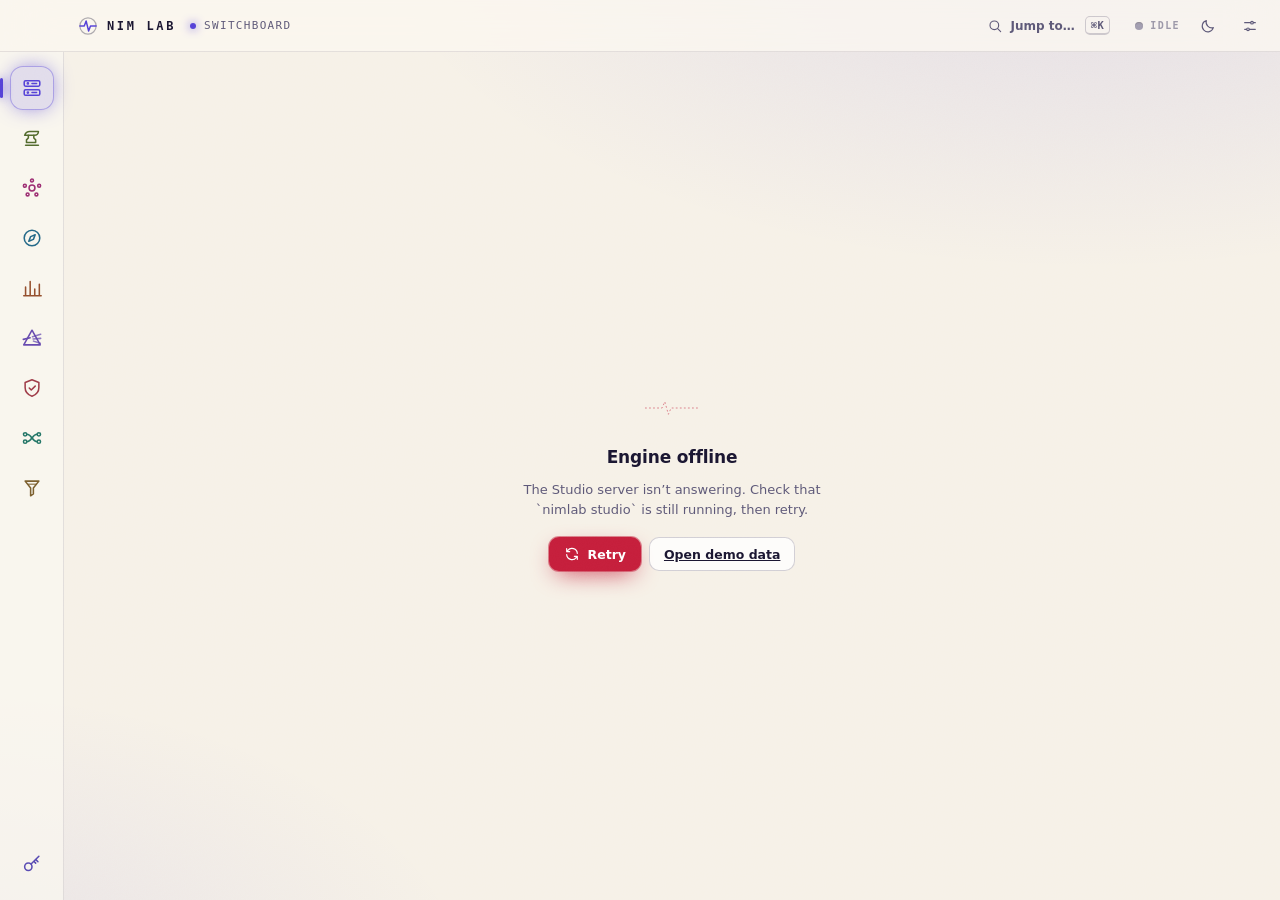
==== commit 527fa5df: "Release 0.2.0: Prism, Sentinel, Loom and Distill in NIM Lab Studio Wire the four new tools into the " ====
--- a/src/nimlab/studio/web/index.html
+++ b/src/nimlab/studio/web/index.html
@@ -15,6 +15,10 @@
 <link rel="stylesheet" href="css/screens/council.css">
 <link rel="stylesheet" href="css/screens/atlas.css">
 <link rel="stylesheet" href="css/screens/arena.css">
+<link rel="stylesheet" href="css/screens/prism.css">
+<link rel="stylesheet" href="css/screens/sentinel.css">
+<link rel="stylesheet" href="css/screens/loom.css">
+<link rel="stylesheet" href="css/screens/distill.css">
 <link rel="stylesheet" href="css/screens/settings.css">
 <script>/* apply stored theme before first paint */try{var t=localStorage.getItem('nimlab.theme');if(t==='light'||t==='dark')document.documentElement.dataset.theme=t}catch(e){}</script>
 </head>
--- a/src/nimlab/studio/web/css/tokens.css
+++ b/src/nimlab/studio/web/css/tokens.css
@@ -15,6 +15,10 @@
   --c-atlas: #22E1FF;
   --c-forge: #C6FF3D;
   --c-arena: #FF8A3D;
+  --c-prism: #B07CFF;
+  --c-sentinel: #FF4D4D;
+  --c-loom: #3DFFB4;
+  --c-distill: #FFC83D;
   --c-core: #8B7BFF;
   --on-signal: #0B0A12;
   --ok: #5CF2A0;
@@ -54,6 +58,10 @@
   --c-atlas: #00708F;
   --c-forge: #4B7300;
   --c-arena: #B34700;
+  --c-prism: #6A3FD0;
+  --c-sentinel: #C62828;
+  --c-loom: #00855A;
+  --c-distill: #8A5F00;
   --c-core: #5340D6;
   --on-signal: #FFFFFF;
   --ok: #0B7A43;
@@ -73,6 +81,7 @@
     --hair: rgba(30,20,60,.11); --hair-2: rgba(30,20,60,.2);
     --text: #1A1630; --dim: #5B5675; --faint: #665F83;
     --c-council: #C0106B; --c-atlas: #00708F; --c-forge: #4B7300; --c-arena: #B34700; --c-core: #5340D6;
+    --c-prism: #6A3FD0; --c-sentinel: #C62828; --c-loom: #00855A; --c-distill: #8A5F00;
     --on-signal: #FFFFFF; --ok: #0B7A43; --bad: #C41E3A; --warn: #8A5F00;
     --glass: rgba(251,248,241,.78); --glass-strong: rgba(251,248,241,.94);
     --shadow: 0 1px 0 rgba(255,255,255,.9) inset, 0 14px 30px -18px rgba(40,25,90,.35);
@@ -85,3 +94,7 @@
 .app-forge   { --accent: var(--c-forge); }
 .app-arena   { --accent: var(--c-arena); }
 .app-core    { --accent: var(--c-core); }
+.app-prism   { --accent: var(--c-prism); }
+.app-sentinel { --accent: var(--c-sentinel); }
+.app-loom    { --accent: var(--c-loom); }
+.app-distill { --accent: var(--c-distill); }
--- a/src/nimlab/studio/web/css/base.css
+++ b/src/nimlab/studio/web/css/base.css
@@ -58,7 +58,8 @@
 .pywebview-drag-region { -webkit-app-region: drag; app-region: drag; }
 
 .rail { grid-area: rail; display: flex; flex-direction: column; align-items: center; gap: 6px; padding: 14px 0; border-right: 1px solid var(--hair); background: color-mix(in srgb, var(--panel) 70%, transparent); z-index: 20; }
-.rail .sp { flex: 1; }
+.rail .sp { flex: 1; min-height: 4px; }
+@media (min-width: 761px) and (max-height: 700px) { .rail { gap: 3px; padding: 8px 0; } .rail-btn { width: 40px; height: 40px; } }
 .rail-btn { position: relative; width: 44px; height: 44px; border-radius: 13px; display: grid; place-items: center; color: color-mix(in srgb, var(--accent) 62%, var(--dim)); transition: color .2s, background .2s, transform .35s var(--ease-spring); }
 .rail-btn svg { width: 22px; height: 22px; }
 .rail-btn:hover { color: var(--accent); background: color-mix(in srgb, var(--accent) 10%, transparent); transform: translateY(-1px) scale(1.06); }
@@ -82,7 +83,7 @@
 @media (max-width: 760px) {
   #app { grid-template-columns: 1fr; grid-template-rows: var(--titlebar) 1fr 58px; grid-template-areas: "title" "main" "rail"; }
   .rail { flex-direction: row; justify-content: space-around; padding: 6px; border-right: 0; border-top: 1px solid var(--hair); }
-  .rail .sp { display: none; }
+  .rail .sp { display: none; } .rail-btn { width: 38px; height: 40px; }
   .rail-btn[aria-current=page]::before { left: 12px; right: 12px; top: -7px; bottom: auto; width: auto; height: 3px; }
   .rail-btn .tip { display: none; }
   .titlebar { padding-left: 78px; gap: 8px; }
--- a/src/nimlab/studio/web/css/components.css
+++ b/src/nimlab/studio/web/css/components.css
@@ -21,6 +21,8 @@
 .chip[aria-pressed=true] { color: var(--on-signal); background: var(--accent); border-color: transparent; font-weight: 600; }
 .chip.mono { font: 600 10.5px var(--font-mono); letter-spacing: .1em; text-transform: uppercase; height: 24px; padding: 0 9px; }
 .badge-sim { display: inline-flex; align-items: center; gap: 6px; height: 24px; padding: 0 10px; border-radius: 6px; font: 700 10px var(--font-mono); letter-spacing: .18em; color: var(--warn); border: 1px solid color-mix(in srgb, var(--warn) 50%, transparent); background: color-mix(in srgb, var(--warn) 10%, transparent); background-image: repeating-linear-gradient(135deg, transparent 0 6px, color-mix(in srgb, var(--warn) 14%, transparent) 6px 12px); }
+.badge-sim.live { color: var(--ok, #6fd38a); border-color: color-mix(in srgb, var(--ok, #6fd38a) 50%, transparent); background: color-mix(in srgb, var(--ok, #6fd38a) 10%, transparent); background-image: none; }
+.badge-sim .badge-key { letter-spacing: .04em; font-weight: 500; opacity: .85; }
 .badge-sim:hover { background-color: color-mix(in srgb, var(--warn) 18%, transparent); }
 .led { display: inline-block; width: 8px; height: 8px; border-radius: 50%; background: var(--faint); box-shadow: inset 0 1px 1px rgba(0,0,0,.4); flex: none; }
 .led.on { background: var(--ok); box-shadow: 0 0 8px var(--ok), 0 0 2px var(--ok); }
@@ -107,7 +109,7 @@
 
 /* ---------- empty states ---------- */
 .empty { display: grid; justify-items: center; text-align: center; gap: 10px; padding: 36px 20px; color: var(--dim); }
-.empty svg { width: 54px; height: 54px; color: var(--accent); opacity: .85; }
+.empty > svg { width: 54px; height: 54px; color: var(--accent); opacity: .85; }
 .empty h3 { font-size: 17px; color: var(--text); letter-spacing: -.01em; }
 .empty p { max-width: 36ch; font-size: 13px; }
 
--- a/src/nimlab/studio/web/css/screens/switchboard.css
+++ b/src/nimlab/studio/web/css/screens/switchboard.css
@@ -4,7 +4,7 @@
 .sb-h h1 em { font-style: normal; color: var(--c-core); }
 .sb-sub { font-size: 11px; letter-spacing: .12em; color: var(--dim); }
 .rack { position: relative; padding: 18px; border-radius: 26px; background: repeating-linear-gradient(0deg, transparent 0 23px, var(--grid-line) 23px 24px), repeating-linear-gradient(90deg, transparent 0 23px, var(--grid-line) 23px 24px), color-mix(in srgb, var(--panel) 60%, transparent); border: 1px solid var(--hair); }
-.rack-grid { position: relative; z-index: 2; display: grid; gap: 16px clamp(64px, 9vw, 140px); grid-template-columns: 1fr minmax(210px, 270px) 1fr; grid-template-areas: "a core c" "b core d"; }
+.rack-grid { position: relative; z-index: 2; display: grid; gap: clamp(40px, 6vh, 60px) clamp(14px, 1.6vw, 24px); grid-template-columns: repeat(4, minmax(0, 1fr)); grid-template-areas: "a b c d" "core core core core" "e f g h"; }
 .cables { position: absolute; inset: 0; width: 100%; height: 100%; z-index: 1; pointer-events: none; overflow: visible; }
 .cab-base { fill: none; stroke: var(--ink); stroke-width: 9; stroke-linecap: round; opacity: .85; }
 .cab-core { fill: none; stroke-width: 2.2; opacity: .5; stroke-linecap: round; }
@@ -13,7 +13,7 @@
 @keyframes flow { to { stroke-dashoffset: -50; } }
 .plug { fill: var(--ink); stroke-width: 2.5; }
 
-.module { --pad: 18px; position: relative; text-align: left; display: grid; gap: 14px; padding: var(--pad); border-radius: 20px; color: var(--text); background: linear-gradient(180deg, color-mix(in srgb, var(--raised) 94%, transparent), color-mix(in srgb, var(--panel) 96%, transparent)); border: 1px solid var(--hair-2); box-shadow: var(--shadow), 0 0 0 0 var(--accent); transition: transform .45s var(--ease-spring), box-shadow .3s, border-color .3s; overflow: hidden; }
+.module { --pad: 14px 16px; position: relative; text-align: left; display: grid; gap: 10px; padding: var(--pad); border-radius: 20px; color: var(--text); background: linear-gradient(180deg, color-mix(in srgb, var(--raised) 94%, transparent), color-mix(in srgb, var(--panel) 96%, transparent)); border: 1px solid var(--hair-2); box-shadow: var(--shadow), 0 0 0 0 var(--accent); transition: transform .45s var(--ease-spring), box-shadow .3s, border-color .3s; overflow: hidden; }
 .module::before { content: ""; position: absolute; left: 0; top: 0; bottom: 0; width: 4px; background: var(--accent); box-shadow: 0 0 18px var(--accent); }
 .module:hover { transform: translateY(-3px); border-color: color-mix(in srgb, var(--accent) 70%, var(--hair-2)); box-shadow: var(--shadow), 0 0 40px -10px var(--accent); }
 .module:active { transform: translateY(0) scale(.99); }
@@ -21,34 +21,34 @@
 .m-top { display: flex; justify-content: space-between; align-items: center; padding: 0 12px 0 6px; }
 .leds { display: flex; gap: 12px; } .lg { display: inline-flex; gap: 5px; align-items: center; } .lg .label { font-size: 9px; letter-spacing: .1em; }
 .m-main { display: flex; gap: 14px; align-items: center; padding-left: 6px; }
-.bezel { width: 56px; height: 56px; border-radius: 16px; display: grid; place-items: center; color: var(--accent); flex: none; background: radial-gradient(circle at 30% 25%, color-mix(in srgb, var(--accent) 22%, var(--raised)), var(--ink)); box-shadow: inset 0 0 0 1px color-mix(in srgb, var(--accent) 45%, transparent), inset 0 -6px 12px rgba(0,0,0,.25), 0 0 20px -6px var(--accent); }
-.bezel svg { width: 30px; height: 30px; }
+.bezel { width: 48px; height: 48px; border-radius: 14px; display: grid; place-items: center; color: var(--accent); flex: none; background: radial-gradient(circle at 30% 25%, color-mix(in srgb, var(--accent) 22%, var(--raised)), var(--ink)); box-shadow: inset 0 0 0 1px color-mix(in srgb, var(--accent) 45%, transparent), inset 0 -6px 12px rgba(0,0,0,.25), 0 0 20px -6px var(--accent); }
+.bezel svg { width: 27px; height: 27px; }
 .module h2 { font: 700 clamp(24px, 2.4vw, 32px)/1 var(--font-ui); letter-spacing: -.045em; }
-.module p { color: var(--dim); font-size: 13px; margin-top: 4px; }
+.module p { color: var(--dim); font-size: 12.5px; margin-top: 3px; line-height: 1.3; }
 .m-stats { display: grid; grid-template-columns: auto auto 1fr; gap: 22px; align-items: end; padding-left: 6px; }
 .m-stats .label { display: block; margin-bottom: 5px; font-size: 9.5px; }
 .m-stats .num { font-size: 13px; }
-.num.big { font-size: 32px; font-weight: 700; line-height: 1; letter-spacing: -.04em; color: var(--accent); }
+.num.big { font-size: 28px; font-weight: 700; line-height: 1; letter-spacing: -.04em; color: var(--accent); }
 .m-stats .vu { justify-self: end; }
-.m-foot { display: flex; justify-content: space-between; align-items: center; padding: 10px 0 0 6px; border-top: 1px dashed var(--hair-2); }
+.m-foot { display: flex; justify-content: space-between; align-items: center; padding: 8px 0 0 6px; border-top: 1px dashed var(--hair-2); }
 .m-foot .label { font-size: 9.5px; }
 .go { display: inline-flex; gap: 6px; align-items: center; font-size: 12px; font-weight: 600; color: var(--accent); }
 .go svg { width: 14px; height: 14px; transition: transform .3s var(--ease-spring); } .module:hover .go svg { transform: translateX(4px); }
 .module .jack { display: none; }
 
-.module.core { grid-area: core; align-content: center; justify-items: center; text-align: center; gap: 10px; --accent: var(--c-core); padding-bottom: 22px; background: radial-gradient(circle at 50% 30%, color-mix(in srgb, var(--c-core) 16%, var(--raised)), var(--panel)); }
+.module.core { grid-area: core; display: flex; flex-wrap: wrap; align-items: center; justify-content: space-between; gap: 2px 32px; --accent: var(--c-core); padding: 10px 28px 12px; text-align: left; background: radial-gradient(circle at 12% 50%, color-mix(in srgb, var(--c-core) 16%, var(--raised)), var(--panel)); }
 .module.core::before { display: none; }
-.module.core .m-top { width: 100%; padding: 0 10px; }
-.core-dial { width: 118px; height: 118px; color: var(--text); filter: drop-shadow(0 0 18px color-mix(in srgb, var(--c-core) 55%, transparent)); }
-.core-dial .ring { transform-origin: 60px 60px; animation: spin 16s linear infinite; } .core-dial .r2 { animation-duration: 9s; animation-direction: reverse; }
+.module.core .m-top { width: 100%; padding: 0; }
+.core-dial { width: 64px; height: 64px; color: var(--text); filter: drop-shadow(0 0 14px color-mix(in srgb, var(--c-core) 55%, transparent)); }
+.core-dial .ring { opacity: 1; transform-origin: 60px 60px; animation: spin 16s linear infinite; } .core-dial .r2 { animation-duration: 9s; animation-direction: reverse; }
 @keyframes spin { to { transform: rotate(360deg); } }
-.module.core h2 { font-size: 22px; }
+.module.core h2 { font-size: 22px; margin-right: auto; }
 .mode { display: inline-flex; align-items: center; gap: 8px; height: 24px; padding: 0 12px; border-radius: 999px; font: 700 10px var(--font-mono); letter-spacing: .18em; border: 1px solid var(--hair-2); }
 .mode.live { color: var(--ok); border-color: color-mix(in srgb, var(--ok) 50%, transparent); } .mode.sim { color: var(--warn); border-color: color-mix(in srgb, var(--warn) 50%, transparent); }
-.core-stats { display: grid; grid-template-columns: 1fr 1fr; gap: 20px; width: 100%; text-align: left; padding: 10px 6px 0; border-top: 1px dashed var(--hair-2); }
+.core-stats { display: flex; gap: 34px; align-items: flex-end; }
 .core-stats .label { display: block; margin-bottom: 4px; font-size: 9.5px; } .core-stats .num.big { font-size: 26px; color: var(--c-core); }
-.module.core > .mono { font-size: 10.5px; letter-spacing: .04em; }
-.core-stats code { font-size: 11.5px; color: var(--text); word-break: break-all; line-height: 1.3; display: block; }
+.module.core > .mono { font-size: 10.5px; letter-spacing: .04em; max-width: 240px; overflow: hidden; text-overflow: ellipsis; white-space: nowrap; }
+.core-stats code { font-size: 11.5px; color: var(--text); line-height: 1.3; display: block; }
 
 .sb-sec { display: grid; gap: 12px; }
 .sec-h { display: flex; align-items: center; gap: 12px; } .sec-h .rule { flex: 1; height: 1px; background: var(--hair); }
@@ -67,13 +67,22 @@
 .vu-bar i { border-radius: 2px; background: var(--raised-2); transition: background .3s var(--d), box-shadow .3s var(--d); }
 .vu-bar i.on { background: var(--c-core); box-shadow: 0 0 6px color-mix(in srgb, var(--c-core) 60%, transparent); } .vu-bar i.mid { background: var(--c-arena); box-shadow: 0 0 6px color-mix(in srgb, var(--c-arena) 60%, transparent); } .vu-bar i.hot { background: var(--c-council); box-shadow: 0 0 6px color-mix(in srgb, var(--c-council) 70%, transparent); }
 
+@media (max-width: 1280px) {
+  .module { --pad: 14px; gap: 11px; }
+  .bezel { width: 46px; height: 46px; border-radius: 14px; } .bezel svg { width: 26px; height: 26px; }
+  .module p { font-size: 12px; } .m-stats { gap: 16px; } .m-stats .vu { display: none; } .num.big { font-size: 26px; }
+  .m-top .leds .lg .label { display: none; } .go kbd { display: none; }
+}
 @media (max-width: 1060px) {
-  .rack-grid { grid-template-columns: 1fr 1fr; grid-template-areas: "core core" "a c" "b d"; row-gap: 56px; column-gap: 18px; }
-  .module.core { display: flex; flex-wrap: wrap; align-items: center; justify-content: space-between; gap: 8px 28px; padding: 14px 22px; text-align: left; }
-  .module.core .m-top { width: 100%; order: -1; padding: 0; } .module.core .core-dial { width: 60px; height: 60px; }
-  .module.core h2 { margin-right: auto; } .core-stats { width: auto; display: flex; gap: 30px; border: 0; padding: 0; } .module.core > .mono { display: none; }
+  .m-main { gap: 10px; } .module h2 { font-size: 21px; } .module p { display: none; } .m-stats { grid-template-columns: auto 1fr; } .m-foot .label { display: none; } .m-foot { justify-content: flex-end; }
+  .rack { padding: 12px; } .rack-grid { column-gap: 12px; } .m-top { padding: 0 4px 0 2px; } .m-main, .m-stats, .m-foot { padding-left: 4px; }
+}
+@media (max-width: 900px) {
+  .rack-grid { grid-template-columns: 1fr 1fr; grid-template-areas: "a b" "c d" "core core" "e f" "g h"; row-gap: 16px; column-gap: 14px; }
+  .module.core { margin: 10px 0; } .cables { display: none; }
 }
 @media (max-width: 700px) {
-  .rack-grid { grid-template-columns: 1fr; grid-template-areas: "core" "a" "b" "c" "d"; row-gap: 40px; }
-  .cables { display: none; } .usage { grid-template-columns: 1fr; } .vu-row { grid-template-columns: 100px 1fr 34px; } .vu-row .num.dim { display: none; }
+  .rack-grid { grid-template-columns: 1fr; grid-template-areas: "core" "a" "b" "c" "d" "e" "f" "g" "h"; row-gap: 14px; }
+  .module p { display: block; } .module.core .core-dial { width: 48px; height: 48px; } .module.core > .mono { display: none; }
+  .usage { grid-template-columns: 1fr; } .vu-row { grid-template-columns: 100px 1fr 34px; } .vu-row .num.dim { display: none; }
 }
--- a/src/nimlab/studio/web/css/screens/atlas.css
+++ b/src/nimlab/studio/web/css/screens/atlas.css
@@ -17,7 +17,7 @@
 .at-out { display: grid; gap: 18px; margin-top: 8px; }
 .ans-card { padding: 22px 24px; border-radius: 20px; border: 1px solid color-mix(in srgb, var(--accent) 30%, var(--hair)); background: linear-gradient(180deg, color-mix(in srgb, var(--accent) 6%, var(--raised)), var(--panel)); box-shadow: var(--shadow); }
 .ans-h { display: flex; justify-content: space-between; align-items: flex-start; margin-bottom: 8px; } .ans-h > .label { color: var(--accent); letter-spacing: .3em; }
-.ans { font: 450 clamp(16px, 1.6vw, 19px)/1.65 var(--font-ui); letter-spacing: -.01em; min-height: 3em; }
+.ans { font: 450 clamp(16px, 1.6vw, 19px)/1.65 var(--font-ui); letter-spacing: -.01em; min-height: 3em; white-space: pre-wrap; overflow-wrap: anywhere; }
 .caret { display: inline-block; width: 9px; height: 1.1em; background: var(--accent); vertical-align: -.2em; margin-left: 2px; animation: blink 1s steps(2) infinite; } @keyframes blink { 50% { opacity: 0; } }
 .cite { display: inline-grid; place-items: center; min-width: 17px; height: 17px; padding: 0 4px; margin: 0 2px; border-radius: 6px; vertical-align: super; line-height: 1; font: 700 10px var(--font-mono); background: color-mix(in srgb, var(--accent) 16%, transparent); color: var(--accent); border: 1px solid color-mix(in srgb, var(--accent) 55%, transparent); transition: .2s var(--ease-spring); position: relative; top: -.1em; }
 button.cite:hover { background: var(--accent); color: var(--on-signal); transform: translateY(-2px) scale(1.15); } .cite.static { vertical-align: baseline; top: 0; margin: 0; }
--- a/src/nimlab/studio/web/css/screens/prism.css
+++ b/src/nimlab/studio/web/css/screens/prism.css
@@ -0,0 +1,129 @@
+/* Prism: an optical bench. A lit table on the left, a glass prism that refracts into mode beams,
+   and the answer developing as a print on the right. Uses the shared tokens. */
+:root { --c-prism: #B07CFF; }
+:root[data-theme="light"] { --c-prism: #6A3FD0; }
+@media (prefers-color-scheme: light) { :root:not([data-theme="dark"]) { --c-prism: #6A3FD0; } }
+.app-prism { --accent: var(--c-prism); }
+
+.pr { --accent: var(--c-prism); --beam: var(--c-prism); --paper: #F6F1E7; display: grid; grid-template-columns: 340px minmax(0, 1fr); min-height: 100%; }
+.pr-ctl { padding: 22px 20px 28px; display: grid; align-content: start; gap: 12px; border-right: 1px solid var(--hair); background: color-mix(in srgb, var(--panel) 45%, transparent); }
+.pr-ctl .btn.big { justify-content: center; height: 42px; font-size: 14px; background: var(--beam); }
+.pr-ctl .btn.big[data-ready=false] { opacity: .55; }
+.btn .pr-flip { transform: rotate(180deg); }
+
+/* ---- the light table ---- */
+.pr-lt { position: relative; aspect-ratio: 4 / 3; border-radius: 14px; overflow: hidden; display: grid; place-items: center; cursor: pointer; border: 1px solid var(--hair-2);
+  background: radial-gradient(ellipse at 50% 38%, color-mix(in srgb, var(--text) 16%, var(--panel)) 0%, color-mix(in srgb, var(--text) 4%, var(--ink)) 78%);
+  box-shadow: inset 0 0 70px -10px color-mix(in srgb, var(--beam) 38%, transparent), inset 0 2px 10px rgba(0,0,0,.35); transition: box-shadow .5s, transform .25s var(--ease-out), border-color .25s; }
+.pr-lt:hover, .pr-lt.over, .pr-lt:focus-visible { border-color: var(--beam); transform: scale(1.012); box-shadow: inset 0 0 90px -6px color-mix(in srgb, var(--beam) 55%, transparent), 0 0 40px -14px var(--beam); }
+.pr-lt .pr-rule { position: absolute; left: 14px; right: 14px; top: 0; height: 9px; opacity: .55; pointer-events: none;
+  background: repeating-linear-gradient(90deg, var(--faint) 0 1px, transparent 1px 8px), repeating-linear-gradient(90deg, var(--faint) 0 1px, transparent 1px 40px) bottom / 100% 9px no-repeat; background-size: 100% 5px, 100% 9px; background-repeat: no-repeat; }
+.pr-crop { position: absolute; width: 14px; height: 14px; border: 0 solid var(--dim); opacity: .7; pointer-events: none; }
+.pr-crop.a { left: 8px; top: 14px; border-width: 1.5px 0 0 1.5px; } .pr-crop.b { right: 8px; top: 14px; border-width: 1.5px 1.5px 0 0; }
+.pr-crop.c { left: 8px; bottom: 8px; border-width: 0 0 1.5px 1.5px; } .pr-crop.d { right: 8px; bottom: 8px; border-width: 0 1.5px 1.5px 0; }
+.lt-hint { display: grid; justify-items: center; gap: 4px; text-align: center; padding: 0 18px; color: var(--dim); font-size: 12px; pointer-events: none; }
+.lt-hint svg { width: 26px; height: 26px; color: var(--beam); } .lt-hint b { color: var(--text); font-size: 14px; }
+.lt-imgs { position: absolute; inset: 20px 14px 14px; display: flex; gap: 10px; align-items: center; justify-content: center; }
+.slide { margin: 0; position: relative; flex: 1 1 0; min-width: 0; height: 100%; display: grid; place-items: center; }
+.slide img { max-width: 100%; max-height: 100%; border-radius: 3px; background: #fff; box-shadow: 0 10px 30px -8px rgba(0,0,0,.65), 0 0 0 4px var(--paper); animation: pr-lay .45s var(--ease-spring); }
+.slide figcaption { position: absolute; left: 4px; top: 2px; z-index: 1; width: 20px; height: 20px; display: grid; place-items: center; border-radius: 50%; background: var(--beam); color: var(--on-signal); font-size: 11px; font-weight: 700; }
+.slide.ghost { border: 2px dashed var(--hair-2); border-radius: 8px; color: var(--faint); font-size: 12px; text-align: center; }
+@keyframes pr-lay { from { opacity: 0; transform: translateY(-20px) rotate(-3deg) scale(.94); } }
+.slides { display: flex; gap: 6px; flex-wrap: wrap; }
+.tn { position: relative; width: 46px; height: 46px; border-radius: 8px; overflow: hidden; border: 1px solid var(--hair-2); }
+.tn[aria-current=true] { border-color: var(--beam); box-shadow: 0 0 0 2px color-mix(in srgb, var(--beam) 35%, transparent); }
+.tn-i, .tn-i img { display: block; width: 100%; height: 100%; object-fit: cover; }
+.tn-x { position: absolute; top: 1px; right: 1px; width: 16px; height: 16px; border-radius: 50%; display: grid; place-items: center; background: var(--glass-strong); color: var(--text); opacity: 0; transition: opacity .15s; }
+.tn:hover .tn-x, .tn-x:focus-visible { opacity: 1; } .tn-x svg { width: 10px; height: 10px; }
+
+/* ---- the prism ---- */
+.prism-sw { display: grid; grid-template-columns: minmax(0, 1fr) 138px; height: 266px; align-items: stretch; }
+.rays { width: 100%; height: 100%; overflow: visible; }
+.rays .in { fill: none; stroke-width: 3; stroke-linecap: round; filter: drop-shadow(0 0 4px var(--text)); }
+.rays .glass { fill: color-mix(in srgb, var(--text) 8%, transparent); stroke: color-mix(in srgb, var(--text) 55%, transparent); stroke-width: 1.4; stroke-linejoin: round; }
+.rays .beam { fill: none; stroke: var(--b); stroke-width: 1.4; stroke-linecap: round; opacity: .3; transition: opacity .35s, stroke-width .35s; }
+.rays .beam.on { opacity: 1; stroke-width: 3.2; filter: drop-shadow(0 0 5px var(--b)); }
+.pr[data-running=true] .beam.on { stroke-dasharray: 7 6; animation: pr-flow .7s linear infinite; }
+.pr[data-running=true] .rays .in { animation: pulse 1s infinite; }
+@keyframes pr-flow { to { stroke-dashoffset: -26; } }
+.ports { display: grid; grid-auto-rows: 38px; }
+.port { display: flex; align-items: center; gap: 9px; padding: 0 10px; border-radius: 9px; text-align: left; font: 600 12px var(--font-ui); color: var(--dim); transition: color .2s, background .2s, transform .2s var(--ease-out); }
+.port .pr-dot { width: 9px; height: 9px; border-radius: 50%; background: var(--b); opacity: .55; flex: none; transition: .25s; }
+.port:hover { color: var(--text); transform: translateX(2px); }
+.port[aria-checked=true] { color: var(--text); background: color-mix(in srgb, var(--b) 16%, transparent); box-shadow: inset 0 0 0 1px color-mix(in srgb, var(--b) 55%, transparent); }
+.port[aria-checked=true] .pr-dot { opacity: 1; box-shadow: 0 0 10px var(--b); transform: scale(1.25); }
+.mode-note { font-size: 12.5px; color: var(--dim); min-height: 2.9em; }
+
+/* ---- options ---- */
+.opts { display: grid; gap: 10px; } .opts:empty { display: none; }
+.opt { display: grid; gap: 6px; } .opt small { color: var(--faint); font-size: 11.5px; }
+.opt .field { height: 36px; font-size: 13px; } .opt textarea.field { height: auto; }
+.opt .schema { display: grid; gap: 8px; } .opt textarea.mono { font: 12px/1.45 var(--font-mono); user-select: text; }
+.range { display: flex; align-items: center; gap: 10px; } .range input { flex: 1; accent-color: var(--beam); } .range b { min-width: 1.2em; text-align: right; color: var(--beam); }
+
+/* ---- the print ---- */
+.pr-main { padding: 22px clamp(16px, 3vw, 40px) 50px; display: grid; align-content: start; max-width: 1180px; width: 100%; min-width: 0; }
+.pr-empty { display: grid; justify-items: center; align-content: center; gap: 8px; text-align: center; min-height: 360px; margin-top: 8vh; color: var(--dim); }
+.pr-empty svg { width: 150px; color: var(--beam); } .pr-empty h3 { font-size: 20px; letter-spacing: -.02em; color: var(--text); } .pr-empty p { max-width: 38em; font-size: 13px; }
+.print { display: grid; gap: 16px; animation: screen-in .4s var(--ease-out); }
+.pr-head { display: flex; align-items: center; gap: 10px; flex-wrap: wrap; } .pr-head .grow { flex: 1; }
+.mode-chip { display: inline-flex; align-items: center; gap: 8px; height: 28px; padding: 0 12px; border-radius: 999px; font: 700 11px var(--font-mono); letter-spacing: .1em; text-transform: uppercase; color: var(--text); background: color-mix(in srgb, var(--b) 16%, transparent); box-shadow: inset 0 0 0 1px color-mix(in srgb, var(--b) 55%, transparent); }
+.mode-chip .pr-dot { width: 8px; height: 8px; border-radius: 50%; background: var(--b); box-shadow: 0 0 8px var(--b); }
+.pr-dev { display: flex; align-items: center; gap: 16px; min-height: 64px; }
+.dev { --dev: 0; margin: 0; display: flex; gap: 8px; flex: none; max-width: 52%; }
+.dev img { display: block; max-height: 120px; max-width: 200px; border: 5px solid var(--paper); border-bottom-width: 12px; border-radius: 2px; background: #fff; box-shadow: 0 10px 24px -10px rgba(0,0,0,.6);
+  filter: sepia(calc((1 - var(--dev)) * .85)) grayscale(calc((1 - var(--dev)) * .9)) brightness(calc(.3 + var(--dev) * .7)) blur(calc((1 - var(--dev)) * 7px)); transition: filter 1s ease-out; }
+.dev:empty { display: none; }
+.ticker { display: inline-flex; align-items: center; gap: 9px; font: 600 11px var(--font-mono); letter-spacing: .14em; text-transform: uppercase; color: var(--dim); }
+.print[data-state=done] .dev img { transition-duration: .4s; }
+.pr-body { display: grid; gap: 22px; }
+.item { padding: 22px 24px; border-radius: 18px; border: 1px solid color-mix(in srgb, var(--beam) 28%, var(--hair)); background: linear-gradient(180deg, color-mix(in srgb, var(--beam) 5%, var(--raised)), var(--panel)); box-shadow: var(--shadow); display: grid; gap: 14px; min-width: 0; }
+.item-h { display: flex; align-items: center; gap: 10px; font: 600 13px var(--font-mono); color: var(--dim); } .item-h .num { color: var(--beam); }
+.tools { display: flex; align-items: center; gap: 8px; flex-wrap: wrap; } .tools .grow { flex: 1; } .tools .label { color: var(--beam); }
+.pr-verdict { display: inline-flex; align-items: center; gap: 7px; font-size: 12px; color: var(--dim); }
+.pr-seg { display: inline-flex; gap: 4px; }
+.errs { margin: 0; padding: 10px 14px 10px 30px; border-radius: 10px; font-size: 12.5px; color: var(--warn); background: color-mix(in srgb, var(--warn) 9%, transparent); border: 1px solid color-mix(in srgb, var(--warn) 40%, transparent); }
+.fail { display: flex; align-items: center; gap: 10px; color: var(--bad); } .fail svg { width: 18px; height: 18px; flex: none; }
+.notes { margin: 0; padding-left: 18px; font-size: 12px; color: var(--faint); }
+
+/* describe */
+.caption { display: flex; align-items: center; gap: 12px; padding: 12px 14px; border-radius: 12px; background: color-mix(in srgb, var(--beam) 10%, var(--ink)); border: 1px solid color-mix(in srgb, var(--beam) 35%, transparent); }
+.caption p { flex: 1; font: 500 14.5px/1.45 var(--font-ui); } .caption .label { color: var(--beam); }
+.prose { display: grid; gap: 12px; font: 450 clamp(15px, 1.4vw, 17px)/1.7 var(--font-ui); max-width: 70ch; } .rd-describe { display: grid; gap: 16px; }
+.chips { display: flex; gap: 6px; flex-wrap: wrap; } .chips .chip { pointer-events: none; }
+/* ocr */
+.ocr { margin: 0; padding: 16px 18px; border-radius: 12px; overflow: auto; max-height: 560px; background: var(--ink); border: 1px solid var(--hair); font: 13px/1.55 var(--font-mono); white-space: pre; tab-size: 4; }
+.pr-live { margin: 0; padding: 14px 16px; max-height: 420px; overflow: auto; border-radius: 12px; background: var(--ink); border: 1px solid var(--hair); font: 12.5px/1.5 var(--font-mono); white-space: pre-wrap; overflow-wrap: anywhere; }
+.live-h { display: flex; align-items: center; gap: 10px; } .live-h .label { color: var(--beam); }
+.pr-caret { display: inline-block; width: 8px; height: 1em; background: var(--beam); animation: pr-blink 1s steps(2) infinite; } @keyframes pr-blink { 50% { opacity: 0; } }
+/* form-like tables */
+.ft { width: 100%; border-collapse: separate; border-spacing: 0; font-size: 13.5px; border: 1px solid var(--hair-2); border-radius: 12px; overflow: hidden; background: var(--ink); }
+.ft th, .ft td { padding: 9px 14px; text-align: left; vertical-align: top; border-bottom: 1px solid var(--hair); } .ft tr:last-child > * { border-bottom: 0; }
+.ft tbody th { width: 30%; max-width: 220px; font: 600 10.5px var(--font-mono); letter-spacing: .12em; text-transform: uppercase; color: var(--dim); background: color-mix(in srgb, var(--raised) 60%, transparent); border-right: 1px solid var(--hair); }
+.ft thead th { font: 600 10.5px var(--font-mono); letter-spacing: .12em; text-transform: uppercase; color: var(--dim); background: color-mix(in srgb, var(--raised) 60%, transparent); }
+.ft.grid tbody th { width: auto; max-width: none; border-right: 0; background: none; text-transform: none; letter-spacing: 0; font: 600 13px var(--font-ui); color: var(--text); }
+.ft td .ft { border-radius: 8px; } .ft.grid td.n { text-align: right; } .ft .nil { color: var(--faint); font-style: italic; }
+.ex-json { border-radius: 12px; overflow: auto; max-height: 520px; background: var(--ink); border: 1px solid var(--hair); }
+/* ui2code */
+.split { display: grid; grid-template-columns: minmax(0, 1fr) minmax(0, 1.15fr); gap: 14px; align-items: start; } .pane { display: grid; gap: 8px; min-width: 0; } .pane > .label { color: var(--dim); }
+.codepane .code { max-height: 560px; overflow: auto; border-radius: 12px; background: var(--ink); border: 1px solid var(--hair); padding: 10px 0; }
+.vp { display: grid; justify-items: center; padding: 10px; border-radius: 12px; border: 1px solid var(--hair); background: repeating-conic-gradient(color-mix(in srgb, var(--text) 5%, var(--ink)) 0 25%, var(--ink) 0 50%) 0 0 / 16px 16px; }
+.pr-preview { width: 100%; height: 560px; border: 0; border-radius: 6px; background: #fff; box-shadow: 0 10px 30px -10px rgba(0,0,0,.6); }
+.vp[data-w="768"] .pr-preview { width: 768px; max-width: 100%; } .vp[data-w="390"] .pr-preview { width: 390px; max-width: 100%; }
+.rounds { list-style: none; margin: 0; padding: 0; display: grid; gap: 6px; }
+.rounds li { display: grid; grid-template-columns: 70px 120px 40px 1fr; gap: 10px; align-items: center; font-size: 12px; } .rounds small { color: var(--dim); }
+.bar { height: 6px; border-radius: 6px; background: var(--raised-2); overflow: hidden; } .bar i { display: block; height: 100%; background: var(--beam); border-radius: 6px; }
+/* compare */
+.pr-sim { display: grid; grid-template-columns: auto auto 1fr; align-items: baseline; gap: 4px 12px; } .pr-sim b { font-size: 40px; line-height: 1; letter-spacing: -.04em; color: var(--beam); }
+.pr-sim i { grid-column: 1 / -1; height: 6px; border-radius: 6px; background: var(--raised-2); overflow: hidden; } .pr-sim u { display: block; height: 100%; background: var(--beam); text-decoration: none; }
+.pr-sev { padding: 2px 8px; border-radius: 6px; font: 700 10px var(--font-mono); text-transform: uppercase; letter-spacing: .08em; background: var(--raised-2); }
+.pr-sev[data-s=high] { color: var(--bad); } .pr-sev[data-s=medium] { color: var(--warn); } .pr-sev[data-s=low] { color: var(--ok); }
+/* chart / ask */
+.rd-chart { display: grid; gap: 12px; } .rd-chart h3 { font-size: 17px; letter-spacing: -.02em; }
+.rd-ask { display: grid; gap: 14px; } blockquote { margin: 0; padding: 4px 0 4px 14px; border-left: 3px solid var(--beam); color: var(--dim); font-size: 14px; }
+.answer { font: 450 clamp(16px, 1.6vw, 19px)/1.65 var(--font-ui); white-space: pre-wrap; overflow-wrap: anywhere; max-width: 70ch; }
+
+@media (max-width: 1020px) { .pr { grid-template-columns: 1fr; } .pr-ctl { border-right: 0; border-bottom: 1px solid var(--hair); justify-items: center; } .pr-ctl > * { width: 100%; max-width: 440px; } .split { grid-template-columns: 1fr; } }
+@media (prefers-reduced-motion: reduce) { .slide img, .print { animation: none; } .dev img { transition: none; } }
+
+.rd-u2c, .rd-extract, .rd-ocr, .rd-compare { display: grid; gap: 14px; min-width: 0; }
--- a/src/nimlab/studio/web/css/screens/sentinel.css
+++ b/src/nimlab/studio/web/css/screens/sentinel.css
@@ -0,0 +1,112 @@
+/* Sentinel: containment lab. Cells light up as attacks land. Accent: signal red (--c-sentinel, set by the shell). */
+.sn { --accent: var(--c-sentinel, #FF4D4D); --held: var(--ok); --breach: var(--bad); --over: var(--warn); padding: 22px clamp(16px, 3vw, 36px) 50px; max-width: 1400px; margin: 0 auto; display: grid; gap: 18px; }
+:root[data-theme="light"] .sn { --accent: var(--c-sentinel, #C62828); }
+.sn-h h1 { font: 700 clamp(26px, 3.4vw, 42px)/1.05 var(--font-ui); letter-spacing: -.045em; margin: 8px 0 6px; } .sn-h h1 em { font-style: normal; color: var(--accent); } .sn-h .label { color: var(--accent); }
+.sn-h p { max-width: 70ch; font-size: 13.5px; }
+.sn .panel > .panel-h .label::before { background: var(--accent); box-shadow: 0 0 8px var(--accent); }
+.sn .grow { flex: 1; }
+
+/* ---------- controls ---------- */
+.sn-ctl-body { display: grid; gap: 12px; padding: 4px 18px 18px; }
+.sn-row { display: grid; grid-template-columns: 80px minmax(0, 1fr); gap: 12px; align-items: start; }
+.sn-row > .label { padding-top: 8px; }
+.sn-chips { display: flex; flex-wrap: wrap; gap: 6px; }
+.sn-chips .chip { --accent: var(--c-sentinel, #FF4D4D); }
+.sn-tier { font: 600 9.5px var(--font-mono); opacity: .7; margin-left: 2px; }
+.sn-actions { grid-template-columns: auto 1fr auto auto; align-items: center; }
+.sn-switch { display: inline-flex; align-items: center; gap: 8px; font-size: 12.5px; cursor: pointer; } .sn-switch input { accent-color: var(--accent); width: 16px; height: 16px; }
+.sn-status { margin-left: auto; font-size: 11px; }
+.sn-sim { font-size: 10px; letter-spacing: .14em; color: var(--warn); border: 1px solid color-mix(in srgb, var(--warn) 50%, transparent); border-radius: 6px; padding: 2px 6px; }
+.sn .btn.primary { --accent: var(--c-sentinel, #FF4D4D); }
+
+/* ---------- layout ---------- */
+.sn-grid { display: grid; grid-template-columns: minmax(0, 1.55fr) minmax(300px, 1fr); gap: 16px; align-items: start; }
+.sn-grid.two { grid-template-columns: minmax(0, 1.4fr) minmax(0, 1fr); }
+@media (max-width: 1000px) { .sn-grid, .sn-grid.two { grid-template-columns: minmax(0, 1fr); } .sn-row { grid-template-columns: minmax(0, 1fr); } .sn-row > .label { padding-top: 0; } }
+
+/* ---------- chamber ---------- */
+.sn-legend { display: flex; gap: 14px; font-size: 10px; letter-spacing: .08em; color: var(--dim); text-transform: uppercase; }
+.sn-legend span { display: inline-flex; align-items: center; gap: 6px; }
+.sn-bays { display: grid; gap: 12px; padding: 4px 16px 18px; }
+.sn-bays > .empty { padding: 30px 10px; }
+.sn-bay { border: 1px solid var(--hair); border-radius: var(--r-md); background: color-mix(in srgb, var(--ink) 55%, var(--panel)); padding: 12px 14px 14px; display: grid; gap: 10px; position: relative; overflow: hidden; --mc: var(--accent); }
+.sn-bay::before { content: ""; position: absolute; inset: 0 auto 0 0; width: 3px; background: var(--mc); opacity: .8; }
+.sn-bay > header { display: flex; align-items: center; gap: 10px; flex-wrap: wrap; }
+.sn-bay > header b { font-size: 13px; letter-spacing: -.02em; } .sn-bay > header small { font-size: 9.5px; letter-spacing: .12em; text-transform: uppercase; }
+.sn-swatch { display: inline-block; width: 8px; height: 8px; border-radius: 2px; background: var(--mc, var(--accent)); box-shadow: 0 0 8px var(--mc, var(--accent)); flex: none; }
+.sn-integrity { display: inline-flex; align-items: center; gap: 8px; }
+.sn-integrity .label { font-size: 9px; }
+.sn-int { width: 4ch; text-align: right; font-size: 13px; }
+.sn-meter { display: inline-grid; grid-auto-flow: column; gap: 2px; padding: 3px; border-radius: 5px; background: var(--ink); border: 1px solid var(--hair-2); box-shadow: inset 0 2px 4px rgba(0,0,0,.45); }
+.sn-meter .seg { display: block; width: 5px; height: 14px; border-radius: 1px; background: color-mix(in srgb, var(--faint) 35%, transparent); transition: background .25s, box-shadow .25s; }
+.sn-meter[data-level="ok"] .seg.on { background: var(--held); box-shadow: 0 0 6px var(--held); }
+.sn-meter[data-level="warn"] .seg.on { background: var(--over); box-shadow: 0 0 6px var(--over); }
+.sn-meter[data-level="bad"] .seg.on { background: var(--breach); box-shadow: 0 0 6px var(--breach); }
+.sn-meter:not([data-level]) .seg.on { background: var(--held); }
+.sn-grade { display: inline-grid; place-items: center; min-width: 30px; height: 30px; padding: 0 6px; border-radius: 8px; font: 800 16px var(--font-mono); background: var(--raised-2); color: var(--dim); border: 1px solid var(--hair-2); }
+.sn-grade[data-g="A"] { background: var(--ok); color: var(--on-signal); border-color: transparent; } .sn-grade[data-g="B"] { background: color-mix(in srgb, var(--ok) 70%, var(--warn)); color: var(--on-signal); border-color: transparent; }
+.sn-grade[data-g="C"] { background: var(--warn); color: var(--on-signal); border-color: transparent; } .sn-grade[data-g="D"] { background: #FF8A3D; color: var(--on-signal); border-color: transparent; } .sn-grade[data-g="F"] { background: var(--bad); color: var(--on-signal); border-color: transparent; }
+.sn-groups { display: flex; flex-wrap: wrap; gap: 8px 16px; }
+.sn-grp { display: grid; gap: 4px; } .sn-cap { font-size: 8.5px; letter-spacing: .14em; text-transform: uppercase; color: var(--faint); }
+.sn-cells { display: flex; flex-wrap: wrap; gap: 3px; max-width: 168px; }
+.sn-cell { display: inline-block; width: 15px; height: 15px; border-radius: 4px; padding: 0; border: 1px solid var(--hair-2); background: color-mix(in srgb, var(--raised) 80%, transparent); transition: background .25s, border-color .25s, box-shadow .25s, transform .3s var(--ease-spring); position: relative; }
+.sn-cell:hover, .sn-cell:focus-visible { transform: scale(1.25); z-index: 2; outline: none; border-color: var(--text); }
+.sn-cell.run { background: color-mix(in srgb, var(--accent) 35%, transparent); border-color: var(--accent); animation: sn-pulse .8s ease-in-out infinite; }
+.sn-cell.held { background: var(--held); border-color: transparent; box-shadow: 0 0 8px -1px var(--held); }
+.sn-cell.breach { background: var(--breach); border-color: transparent; box-shadow: 0 0 10px 0 var(--breach); }
+.sn-cell.over { background: var(--over); border-color: transparent; box-shadow: 0 0 8px -1px var(--over); }
+.sn-cell.err { background: repeating-linear-gradient(45deg, var(--faint) 0 3px, transparent 3px 6px); border-color: var(--faint); }
+.sn-cell.hit::after { content: ""; position: absolute; inset: -4px; border-radius: 7px; border: 2px solid var(--breach); animation: sn-ping .7s ease-out forwards; pointer-events: none; }
+.sn-legend .sn-cell { width: 10px; height: 10px; border-radius: 3px; }
+.sn-bay.shake { animation: sn-shake .35s ease-in-out; }
+.sn-bay.done::before { opacity: 1; box-shadow: 0 0 10px var(--mc); }
+@keyframes sn-pulse { 50% { opacity: .45; } }
+@keyframes sn-ping { from { transform: scale(.7); opacity: 1; } to { transform: scale(1.8); opacity: 0; } }
+@keyframes sn-shake { 20% { transform: translateX(-3px); } 40% { transform: translateX(3px); } 60% { transform: translateX(-2px); } 80% { transform: translateX(1px); } }
+
+/* ---------- radar + scoreboard ---------- */
+.sn-radar svg { width: 100%; height: auto; display: block; max-width: 420px; margin: 0 auto; }
+.sn-radar .rg { fill: none; stroke: var(--hair); } .sn-radar .rg.o { stroke: var(--hair-2); } .sn-radar .sp { stroke: var(--hair); }
+.sn-radar .shape { fill: color-mix(in srgb, var(--mc) 22%, transparent); stroke: var(--mc); stroke-width: 2; stroke-linejoin: round; transition: all .5s var(--ease-out); }
+.sn-radar .dot { fill: var(--mc); } .sn-radar .ax { fill: var(--dim); font: 600 10px var(--font-mono); }
+.sn-idle { text-align: center; font-size: 12.5px; padding: 0 18px 10px; }
+.sn-rlegend { padding: 0 16px 8px; justify-content: center; } .sn-rlegend .chip { --accent: var(--mc); height: 24px; } .sn-rlegend .chip[aria-pressed=false] { opacity: .5; }
+.sn-rlegend .chip[aria-pressed=true] { background: color-mix(in srgb, var(--mc) 18%, transparent); color: var(--text); border-color: var(--mc); }
+.sn-board { display: grid; padding: 4px 12px 14px; }
+.sn-brow { display: grid; grid-template-columns: minmax(0, 1.6fr) 56px 56px 62px 56px; gap: 8px; align-items: center; padding: 7px 8px; border-top: 1px solid var(--hair); font-size: 12px; }
+.sn-brow > span:first-child { overflow: hidden; text-overflow: ellipsis; white-space: nowrap; } .sn-brow.head { border-top: 0; font-size: 9.5px; letter-spacing: .12em; text-transform: uppercase; color: var(--faint); }
+.sn-brow .r { text-align: right; } .sn-brow .sn-grade { min-width: 26px; height: 26px; font-size: 14px; justify-self: start; }
+
+/* ---------- redaction ---------- */
+.sn-red-grid { display: grid; grid-template-columns: minmax(0, 1fr) minmax(0, 1fr); gap: 14px; padding: 4px 16px 16px; }
+@media (max-width: 760px) { .sn-red-grid { grid-template-columns: minmax(0, 1fr); } }
+.sn-col { display: grid; gap: 8px; align-content: start; min-width: 0; }
+.sn-in { height: auto; min-height: 220px; padding: 10px 12px; font: 500 12.5px/1.65 var(--font-mono); resize: vertical; }
+.sn-red-bar { display: flex; align-items: center; flex-wrap: wrap; gap: 6px 8px; } .sn-style { width: auto; max-width: 160px; height: 28px; font-size: 12px; padding: 0 8px; }
+.sn-doc { min-height: 220px; padding: 10px 12px; border-radius: 10px; border: 1px solid var(--hair-2); background: color-mix(in srgb, var(--ink) 70%, transparent); font: 500 12.5px/1.65 var(--font-mono); white-space: pre-wrap; overflow-wrap: anywhere; }
+.sn-bar { position: relative; display: inline-block; background: transparent; color: transparent; border-radius: 3px; padding: 0 1px; isolation: isolate; }
+.sn-bar .o { transition: color .35s; }
+.sn-bar::after { content: attr(data-token); position: absolute; inset: 0; z-index: 1; display: grid; align-items: center; justify-items: start; overflow: hidden; padding: 0 4px; border-radius: 3px; background: #05040a; color: var(--faint); font: 700 9.5px var(--font-mono); letter-spacing: .04em; white-space: nowrap; transform-origin: left center; transform: scaleX(0); animation: sn-ink .5s var(--ease-out) var(--d, 0ms) forwards; transition: opacity .3s; }
+:root[data-theme="light"] .sn-bar::after { background: #1A1630; }
+.sn-bar::before { content: ""; position: absolute; z-index: 2; top: -3px; bottom: -3px; left: 0; width: 7px; border-radius: 2px; background: #FFE066; box-shadow: 0 0 10px #FFE066; opacity: 0; transform: skewX(-18deg); animation: sn-marker .5s var(--ease-out) var(--d, 0ms) forwards; pointer-events: none; }
+.sn-bar[data-kind="api_key"]::after { background: #2a0610; color: #ff8aa0; }
+.sn-doc.revealed .sn-bar::after { opacity: 0; } .sn-doc.revealed .sn-bar .o { color: var(--text); background: color-mix(in srgb, var(--bad) 22%, transparent); }
+@keyframes sn-ink { from { transform: scaleX(0); } to { transform: scaleX(1); } }
+@keyframes sn-marker { 0% { left: 0; opacity: 1; } 85% { opacity: 1; } 100% { left: calc(100% - 7px); opacity: 0; } }
+.sn-red-foot { display: flex; align-items: center; flex-wrap: wrap; gap: 8px; min-height: 28px; } .sn-red-foot .chip { height: 24px; cursor: default; pointer-events: none; } .sn-rt { font-size: 10.5px; }
+
+/* ---------- shield tester ---------- */
+.sn-shield { padding-bottom: 16px; } .sn-shield > :not(.panel-h):not(.screw) { margin-left: 16px; margin-right: 16px; }
+.sn-s-top { display: flex; gap: 10px; margin-bottom: 10px; } .sn-s-top .field { height: 40px; font-size: 13px; } .sn-s-top .btn { height: 40px; --accent: var(--c-sentinel, #FF4D4D); }
+.sn-sout { display: grid; gap: 10px; margin-top: 12px; }
+.sn-checks { display: grid; gap: 4px; }
+.sn-chk { display: grid; grid-template-columns: 14px 120px minmax(0, 1fr) auto; gap: 10px; align-items: center; font-size: 12px; padding: 6px 8px; border-radius: 8px; background: color-mix(in srgb, var(--raised) 60%, transparent); }
+.sn-chk b { font-size: 11px; text-transform: capitalize; } .sn-chk span.dim { overflow: hidden; text-overflow: ellipsis; white-space: nowrap; } .sn-chk em { font-style: normal; font-size: 10px; letter-spacing: .1em; text-transform: uppercase; color: var(--dim); }
+.sn-chk.hit { background: color-mix(in srgb, var(--bad) 14%, transparent); } .sn-chk.hit em { color: var(--bad); } .sn-chk.ok em { color: var(--ok); }
+.sn-reply { border: 1px solid var(--hair-2); border-radius: 10px; padding: 10px 12px; display: grid; gap: 6px; } .sn-reply p { font-size: 13px; white-space: pre-wrap; overflow-wrap: anywhere; }
+.sn-reply.blocked { border-color: var(--bad); background: color-mix(in srgb, var(--bad) 10%, transparent); } .sn-reply.blocked .label { color: var(--bad); }
+
+@media (prefers-reduced-motion: reduce) {
+  .sn-cell.run, .sn-cell.hit::after, .sn-bay.shake { animation: none; }
+  .sn-bar::after { animation-duration: .01ms; animation-delay: 0ms; } .sn-bar::before { display: none; }
+}
--- a/src/nimlab/studio/web/css/screens/loom.css
+++ b/src/nimlab/studio/web/css/screens/loom.css
@@ -0,0 +1,138 @@
+/* Loom: the patch bay. Geometry constants (node width 232, head 34, row 24, LCD block 70, foot 10) are mirrored in loom.js. */
+.lm { --lm: var(--c-loom, #3DFFB4); --accent: var(--lm); --grid-dot: color-mix(in srgb, var(--text) 13%, transparent); position: absolute; inset: 0; display: grid; grid-template-columns: 224px minmax(0, 1fr) 316px; grid-template-rows: 48px minmax(0, 1fr); grid-template-areas: "bar bar bar" "pal canvas insp"; overflow: hidden; }
+:root[data-theme="light"] .lm { --lm: var(--c-loom, #00855A); }
+@media (prefers-color-scheme: light) { :root:not([data-theme="dark"]) .lm { --lm: var(--c-loom, #00855A); } }
+.lm.off { display: block; }
+
+/* ---------- top bar ---------- */
+.lm-bar { grid-area: bar; display: flex; align-items: center; justify-content: space-between; gap: 12px; padding: 0 12px; border-bottom: 1px solid var(--hair); background: color-mix(in srgb, var(--panel) 70%, transparent); min-width: 0; }
+.lm-bar-l, .lm-bar-r { display: flex; align-items: center; gap: 6px; min-width: 0; }
+.lm-title { display: grid; gap: 1px; min-width: 120px; max-width: 280px; margin-left: 4px; }
+.lm-name { background: transparent; border: 0; border-bottom: 1px dashed transparent; color: var(--text); font: 650 14px var(--font-ui); letter-spacing: -.01em; padding: 0; height: 20px; width: 100%; text-overflow: ellipsis; user-select: text; }
+.lm-name:hover { border-bottom-color: var(--hair-2); } .lm-name:focus { border-bottom-color: var(--lm); outline: none; }
+.lm-src { font-size: 9.5px; letter-spacing: .06em; color: var(--dim); text-transform: uppercase; white-space: nowrap; overflow: hidden; text-overflow: ellipsis; }
+.lm-src[data-dirty="1"] { color: var(--warn); }
+.lm-sep { width: 1px; height: 20px; background: var(--hair-2); margin: 0 4px; flex: none; }
+.lm-btn { --accent: var(--lm); } .lm-btn.icon { width: 30px; } .lm-btn[disabled] { opacity: .3; } .lm-btn.on { color: var(--lm); border-color: var(--lm); }
+.lm-btn svg { width: 16px; height: 16px; }
+.lm-zoom { font-size: 11px; color: var(--dim); min-width: 44px; height: 28px; border-radius: 8px; } .lm-zoom:hover { color: var(--text); background: var(--raised); }
+.lm-lint { display: inline-flex; align-items: center; gap: 7px; height: 28px; padding: 0 11px; border-radius: 8px; border: 1px solid var(--hair-2); font: 600 11px var(--font-mono); letter-spacing: .04em; color: var(--dim); white-space: nowrap; }
+.lm-lint[data-s="warn"] { color: var(--warn); border-color: color-mix(in srgb, var(--warn) 55%, transparent); } .lm-lint[data-s="bad"] { color: var(--bad); border-color: color-mix(in srgb, var(--bad) 55%, transparent); } .lm-lint[data-s="ok"] { color: var(--ok); }
+.lm-run { gap: 7px; min-width: 76px; justify-content: center; } .lm-run svg { width: 13px; height: 13px; } .lm-run.stop { background: var(--bad); box-shadow: 0 0 0 1px color-mix(in srgb, var(--bad) 50%, transparent), 0 8px 24px -8px var(--bad); color: #fff; }
+.lm-status { font-size: 10.5px; letter-spacing: .1em; padding: 5px 9px; border-radius: 6px; border: 1px solid var(--hair-2); color: var(--dim); white-space: nowrap; }
+.lm-status[data-s="run"] { color: var(--lm); border-color: var(--lm); animation: pulse 1.2s infinite; } .lm-status[data-s="ok"] { color: var(--ok); border-color: color-mix(in srgb, var(--ok) 50%, transparent); } .lm-status[data-s="bad"] { color: var(--bad); border-color: var(--bad); } .lm-status[data-s="warn"] { color: var(--warn); }
+
+/* ---------- palette ---------- */
+.lm-palette { grid-area: pal; display: flex; flex-direction: column; min-height: 0; border-right: 1px solid var(--hair); background: color-mix(in srgb, var(--panel) 55%, transparent); }
+.lm-ph { display: flex; align-items: baseline; justify-content: space-between; padding: 12px 14px 8px; } .lm-hint { font: 500 10px var(--font-mono); color: var(--faint); }
+.lm-psearch { margin: 0 10px 8px; width: auto; height: 32px; font-size: 12.5px; user-select: text; }
+.lm-plist { overflow: auto; padding: 0 8px 16px; flex: 1; }
+.lm-pg { margin-top: 10px; } .lm-pgh { display: flex; align-items: center; gap: 8px; padding: 4px 6px; } .lm-pgh i { width: 6px; height: 6px; border-radius: 2px; background: var(--cat); box-shadow: 0 0 8px var(--cat); }
+.lm-pi { display: flex; align-items: center; gap: 10px; width: 100%; padding: 6px 8px; border-radius: 10px; text-align: left; cursor: grab; transition: background .15s, transform .15s var(--ease-spring); }
+.lm-pi:hover { background: color-mix(in srgb, var(--cat) 12%, transparent); transform: translateX(2px); } .lm-pi:active { cursor: grabbing; }
+.lm-pglyph { width: 28px; height: 28px; flex: none; display: grid; place-items: center; border-radius: 8px; background: color-mix(in srgb, var(--cat) 20%, var(--raised)); color: var(--cat); font: 700 13px var(--font-mono); box-shadow: inset 0 0 0 1px color-mix(in srgb, var(--cat) 40%, transparent); }
+.lm-pt { display: grid; min-width: 0; } .lm-pt b { font: 600 12.5px var(--font-ui); } .lm-pt small { font-size: 10.5px; color: var(--dim); white-space: nowrap; overflow: hidden; text-overflow: ellipsis; }
+.lm-none { padding: 14px; color: var(--dim); font-size: 12px; }
+
+/* ---------- canvas ---------- */
+.lm-canvas { grid-area: canvas; position: relative; overflow: hidden; touch-action: none; cursor: grab; outline: none; background-color: color-mix(in srgb, var(--ink) 88%, var(--panel)); background-image: radial-gradient(circle at 1px 1px, var(--grid-dot) 1.2px, transparent 1.7px); background-size: var(--gs, 24px) var(--gs, 24px); background-position: var(--gx, 0) var(--gy, 0); }
+.lm-canvas.panning { cursor: grabbing; } .lm-canvas.linking { cursor: crosshair; }
+.lm-world { position: absolute; left: 0; top: 0; width: 0; height: 0; transform-origin: 0 0; will-change: transform; } .lm-world.glide { transition: transform .35s var(--ease-out); }
+.lm-cables { position: absolute; left: 0; top: 0; width: 1px; height: 1px; overflow: visible; pointer-events: none; }
+.lm-nodes { position: absolute; left: 0; top: 0; }
+.lm-wire-shadow { fill: none; stroke: #000; stroke-opacity: .45; stroke-width: 6; stroke-linecap: round; transform: translate(0, 5px); }
+:root[data-theme="light"] .lm-wire-shadow { stroke-opacity: .22; }
+.lm-wire { fill: none; stroke: var(--wc, var(--dim)); stroke-width: 3.4; stroke-linecap: round; transition: stroke-width .15s, opacity .3s; }
+.lm-wire-hit { fill: none; stroke: transparent; stroke-width: 16; pointer-events: stroke; cursor: pointer; }
+.lm-cable:hover .lm-wire { stroke-width: 4.6; }
+.lm-cable.sel .lm-wire { stroke-width: 5; filter: drop-shadow(0 0 6px var(--wc)); }
+.lm-cable.warn .lm-wire { stroke-dasharray: 11 5; }
+.lm-cable.bad .lm-wire, .lm-cable.dangling .lm-wire { stroke: var(--bad); stroke-dasharray: 6 6; }
+.lm-cable.live .lm-wire { filter: drop-shadow(0 0 4px var(--wc)); } .lm-cable.dead .lm-wire { opacity: .2; }
+.lm-pulse { fill: none; stroke: color-mix(in srgb, var(--wc) 35%, #fff); stroke-width: 5.5; stroke-linecap: round; filter: drop-shadow(0 0 6px var(--wc)); pointer-events: none; }
+.lm-ghost { fill: none; stroke: var(--wc); stroke-width: 3.4; stroke-linecap: round; stroke-dasharray: 8 7; opacity: .9; pointer-events: none; }
+.lm-rubber { position: absolute; border: 1px dashed var(--lm); background: color-mix(in srgb, var(--lm) 10%, transparent); pointer-events: none; z-index: 5; }
+.lm-empty { position: absolute; inset: 0; display: grid; place-content: center; text-align: center; gap: 6px; color: var(--dim); pointer-events: none; } .lm-empty b { color: var(--text); font-size: 16px; }
+
+/* ---------- modules ---------- */
+.lm-node { --cat: var(--c-core); position: absolute; left: 0; top: 0; width: 232px; box-sizing: border-box; border-radius: 12px; background: linear-gradient(180deg, color-mix(in srgb, var(--raised) 92%, var(--cat)), var(--panel)); box-shadow: var(--shadow); cursor: grab; user-select: none; -webkit-user-select: none; transition: box-shadow .25s, opacity .35s, filter .35s; }
+.lm-node::after { content: ""; position: absolute; inset: 0; border-radius: inherit; border: 1px solid var(--hair-2); pointer-events: none; transition: border-color .25s; z-index: 2; }
+.lm-node:hover::after { border-color: color-mix(in srgb, var(--cat) 45%, var(--hair-2)); }
+.lm-node.sel { z-index: 4; box-shadow: 0 0 0 1px var(--cat), 0 0 26px -4px var(--cat), var(--shadow); } .lm-node.sel::after { border-color: var(--cat); }
+.lm-node.dragging { z-index: 10; cursor: grabbing; box-shadow: 0 22px 40px -12px rgba(0,0,0,.65), 0 0 0 1px var(--cat); }
+.lm-node.unknown { --cat: var(--bad); }
+.lm-head { display: flex; align-items: center; gap: 8px; height: 34px; padding: 0 10px 0 8px; border-bottom: 1px solid var(--hair); border-radius: 12px 12px 0 0; background: linear-gradient(90deg, color-mix(in srgb, var(--cat) 24%, transparent), transparent 75%); }
+.lm-glyph { width: 22px; height: 22px; flex: none; display: grid; place-items: center; border-radius: 6px; background: var(--cat); color: var(--on-signal); font: 800 11px var(--font-mono); letter-spacing: -.05em; }
+.lm-glyph.big { width: 36px; height: 36px; font-size: 15px; border-radius: 10px; }
+.lm-ttl { flex: 1; min-width: 0; font: 650 12.5px var(--font-ui); white-space: nowrap; overflow: hidden; text-overflow: ellipsis; }
+.lm-kind { font-size: 8.5px; letter-spacing: .12em; text-transform: uppercase; color: var(--dim); white-space: nowrap; max-width: 62px; overflow: hidden; text-overflow: ellipsis; }
+.lm-led { width: 9px; height: 9px; flex: none; border-radius: 50%; background: var(--faint); box-shadow: inset 0 1px 1px rgba(0,0,0,.45); transition: background .2s, box-shadow .2s; }
+.lm-led.ok { background: color-mix(in srgb, var(--ok) 55%, var(--faint)); } .lm-led.warn { background: var(--warn); box-shadow: 0 0 9px var(--warn), 0 0 2px var(--warn); } .lm-led.bad { background: var(--bad); box-shadow: 0 0 9px var(--bad); }
+.lm-ports { padding: 0; }
+.lm-row { position: relative; display: grid; grid-template-columns: 1fr 1fr; align-items: center; height: 24px; padding: 0 14px; }
+.lm-pn { font: 500 10.5px var(--font-mono); color: var(--dim); white-space: nowrap; overflow: hidden; text-overflow: ellipsis; pointer-events: none; } .lm-pn.out { text-align: right; justify-self: end; max-width: 100%; }
+.lm-jack { position: absolute; top: 50%; width: 14px; height: 14px; margin-top: -7px; border-radius: 50%; border: 2px solid var(--jc, var(--dim)); background: radial-gradient(circle, var(--ink) 36%, color-mix(in srgb, var(--jc) 22%, var(--panel)) 40%); box-shadow: inset 0 1px 2px rgba(0,0,0,.6); cursor: crosshair; z-index: 3; transition: transform .15s var(--ease-spring), box-shadow .15s, opacity .2s; }
+.lm-jack::before { content: ""; position: absolute; inset: -6px; } .lm-jack.in { left: -7px; } .lm-jack.out { right: -7px; }
+.lm-jack:hover { transform: scale(1.22); box-shadow: 0 0 10px var(--jc); } .lm-jack.plugged { background: var(--jc); box-shadow: 0 0 8px -1px var(--jc); }
+.lm-jack.flag { box-shadow: 0 0 0 3px color-mix(in srgb, var(--warn) 55%, transparent); }
+.lm-jack.can { transform: scale(1.3); box-shadow: 0 0 0 3px color-mix(in srgb, var(--jc) 38%, transparent), 0 0 14px var(--jc); } .lm-jack.cant { opacity: .25; }
+.lm-lcd { position: absolute; left: 8px; right: 8px; bottom: 10px; height: 58px; display: flex; flex-direction: column; justify-content: space-between; padding: 4px 7px 3px; border-radius: 6px; background: linear-gradient(180deg, #06100c, #0a1914); box-shadow: inset 0 1px 4px rgba(0,0,0,.8), 0 0 0 1px color-mix(in srgb, var(--cat) 25%, rgba(255,255,255,.06)); color: color-mix(in srgb, var(--cat) 62%, #d8fff0); overflow: hidden; pointer-events: none; transition: box-shadow .25s; }
+.lm-lcd::after { content: ""; position: absolute; inset: 0; background: repeating-linear-gradient(0deg, rgba(0,0,0,.18) 0 1px, transparent 1px 3px); pointer-events: none; }
+.lm-lcd-t { font: 500 10.5px/1.32 var(--font-mono); display: -webkit-box; -webkit-line-clamp: 3; -webkit-box-orient: vertical; overflow: hidden; word-break: break-word; text-shadow: 0 0 6px color-mix(in srgb, currentColor 55%, transparent); } .lm-lcd-t.idle { opacity: .5; text-shadow: none; }
+.lm-lcd-m { font: 500 9px var(--font-mono); opacity: .65; white-space: nowrap; overflow: hidden; text-overflow: ellipsis; height: 11px; }
+.lm-node .screw { width: 5px; height: 5px; z-index: 3; } .lm-node .screw::after { display: none; } .lm-node .screw.tl { top: 5px; left: 5px; } .lm-node .screw.tr { top: 5px; right: 5px; }
+.lm-head ~ .screw { display: none; }
+/* run states */
+.lm-node[data-run="queued"] { opacity: .78; }
+.lm-node[data-run="running"] { z-index: 3; box-shadow: 0 0 0 1px var(--cat), 0 0 32px -2px var(--cat), var(--shadow); } .lm-node[data-run="running"]::after { border-color: var(--cat); animation: lm-breathe 1.1s ease-in-out infinite; }
+.lm-node[data-run="running"] .lm-lcd { box-shadow: inset 0 1px 4px rgba(0,0,0,.8), 0 0 0 1px var(--cat), 0 0 14px -2px var(--cat); }
+.lm-node[data-run="done"] .lm-lcd, .lm-node[data-run="cached"] .lm-lcd { box-shadow: inset 0 1px 4px rgba(0,0,0,.8), 0 0 0 1px color-mix(in srgb, var(--ok) 55%, transparent); }
+.lm-node[data-run="cached"] .lm-lcd-m { color: var(--atlas, #7dd3fc); }
+.lm-node[data-run="skipped"] { opacity: .42; filter: saturate(.35); } .lm-node[data-run="skipped"] .lm-lcd-t { font-style: italic; }
+.lm-node[data-run="error"] { box-shadow: 0 0 0 1px var(--bad), 0 0 24px -4px var(--bad), var(--shadow); } .lm-node[data-run="error"] .lm-lcd { color: #ffb3c0; box-shadow: inset 0 1px 4px rgba(0,0,0,.8), 0 0 0 1px var(--bad); }
+@keyframes lm-breathe { 50% { opacity: .35; } }
+
+/* ---------- inspector ---------- */
+.lm-insp { grid-area: insp; min-height: 0; overflow: auto; border-left: 1px solid var(--hair); background: color-mix(in srgb, var(--panel) 55%, transparent); user-select: text; }
+.lm-ip { padding: 14px 16px 28px; display: grid; gap: 12px; align-content: start; }
+.lm-ih { display: flex; align-items: center; gap: 12px; --cat: var(--lm); } .lm-ih h3 { font: 700 15px var(--font-ui); letter-spacing: -.01em; } .lm-ih small { color: var(--dim); font-size: 11.5px; line-height: 1.3; display: block; }
+.lm-big { font: 700 22px var(--font-ui); letter-spacing: -.02em; }
+.lm-f { display: grid; gap: 5px; } .lm-f.row { grid-template-columns: 1fr auto; align-items: center; } .lm-f.row small { grid-column: 1 / -1; }
+.lm-f.row2 { grid-template-columns: 10px 76px 1fr; align-items: center; gap: 8px; }
+.lm-fl { font: 600 10.5px var(--font-mono); letter-spacing: .1em; text-transform: uppercase; color: var(--dim); display: flex; gap: 8px; align-items: baseline; } .lm-fl.mono { text-transform: none; letter-spacing: 0; font-size: 11px; color: var(--text); } .lm-fl .req { color: var(--lm); font-style: normal; }
+.lm-ty { margin-left: 8px; font: 500 9.5px var(--font-mono); color: var(--faint); letter-spacing: .06em; }
+.lm-fh { font-size: 11px; color: var(--faint); line-height: 1.35; }
+.lm-insp .field.sm { height: 32px; font-size: 12.5px; }
+.lm-ta { min-height: 74px; font-size: 12.5px; line-height: 1.45; resize: vertical; } .lm-json { font-size: 11.5px; min-height: 110px; resize: vertical; white-space: pre; } .lm-json.invalid { border-color: var(--bad); }
+.lm-err { color: var(--bad); font-size: 11px; }
+.lm-numrow { display: grid; grid-template-columns: 1fr 78px; gap: 10px; align-items: center; } .lm-range { accent-color: var(--lm); width: 100%; }
+.lm-step { display: grid; gap: 10px; padding: 10px; margin-top: 4px; border-radius: 10px; border: 1px dashed var(--hair-2); background: color-mix(in srgb, var(--ink) 40%, transparent); }
+.lm-sec { display: flex; align-items: baseline; gap: 10px; margin-top: 6px; padding-top: 12px; border-top: 1px solid var(--hair); flex-wrap: wrap; } .lm-sec small { color: var(--faint); font-size: 10.5px; }
+.lm-jk { width: 10px; height: 10px; border-radius: 50%; border: 2px solid var(--jc); display: inline-block; flex: none; }
+.lm-adv summary { cursor: pointer; padding: 6px 0; } .lm-adv[open] summary { margin-bottom: 8px; } .lm-grid2 { display: grid; grid-template-columns: 1fr 1fr; gap: 10px; margin-bottom: 10px; }
+.lm-actions { display: flex; gap: 8px; margin-top: 4px; justify-content: flex-end; flex-wrap: wrap; }
+.lm-issue { display: flex; align-items: flex-start; gap: 9px; text-align: left; width: 100%; padding: 7px 8px; border-radius: 8px; font-size: 12px; line-height: 1.35; color: var(--text); } button.lm-issue:hover { background: var(--raised); } .lm-issue .led { margin-top: 5px; }
+.lm-runinfo { font-size: 11px; color: var(--dim); } .lm-outline { display: grid; gap: 2px; } .lm-outline pre { margin: 0; padding: 7px 9px; border-radius: 8px; background: #08110d; color: #bff5dd; font: 11px/1.4 var(--font-mono); white-space: pre-wrap; word-break: break-word; max-height: 160px; overflow: auto; }
+.lm-keys { display: grid; grid-template-columns: auto 1fr; gap: 6px 12px; margin: 0; font-size: 11.5px; } .lm-keys dt kbd { white-space: nowrap; } .lm-keys dd { margin: 0; color: var(--dim); align-self: center; }
+.lm-cableinfo { display: flex; align-items: center; gap: 8px; flex-wrap: wrap; font-size: 12px; }
+
+/* ---------- tray, modal, menu ---------- */
+.lm-tray { position: absolute; left: 12px; right: 12px; bottom: 12px; height: 232px; z-index: 6; display: grid; grid-template-rows: auto 1fr; border-radius: 14px; background: var(--glass-strong); border: 1px solid var(--hair-2); backdrop-filter: blur(18px); -webkit-backdrop-filter: blur(18px); box-shadow: 0 24px 50px -16px rgba(0,0,0,.6); cursor: default; user-select: text; animation: lm-rise .35s var(--ease-out) both; }
+@keyframes lm-rise { from { transform: translateY(18px); opacity: 0; } }
+.lm-tray-h { display: flex; align-items: center; gap: 10px; padding: 8px 8px 6px 14px; } .lm-rule { flex: 1; height: 1px; background: var(--hair); }
+.lm-tray-b { display: grid; grid-template-columns: minmax(0, 1.4fr) minmax(0, 1fr); gap: 14px; padding: 0 14px 12px; min-height: 0; }
+.lm-outs, .lm-logwrap { overflow: auto; min-height: 0; display: grid; gap: 8px; align-content: start; }
+.lm-out { display: grid; gap: 4px; } .lm-outh { display: flex; align-items: center; justify-content: space-between; color: var(--lm); font-size: 12px; }
+.lm-out pre { margin: 0; padding: 8px 10px; border-radius: 8px; background: #08110d; color: #bff5dd; font: 12px/1.45 var(--font-mono); white-space: pre-wrap; word-break: break-word; max-height: 120px; overflow: auto; }
+.lm-log { font-size: 10.5px; line-height: 1.5; color: var(--dim); overflow: auto; max-height: 150px; } .lm-log .bad { color: var(--bad); } .lm-log .warn { color: var(--warn); } .lm-log .dim { opacity: .6; }
+.lm-scrim { display: grid; place-items: center; } .lm-modal { width: min(420px, calc(100vw - 32px)); padding: 20px; border-radius: 16px; background: var(--glass-strong); border: 1px solid var(--hair-2); box-shadow: 0 40px 80px -20px rgba(0,0,0,.7); display: grid; gap: 12px; animation: pal-in .25s var(--ease-out) both; } .lm-modal h3 { font: 700 16px var(--font-ui); }
+.lm-menu { position: fixed; z-index: 120; width: 290px; max-height: 70vh; overflow: auto; padding: 6px; border-radius: 14px; background: var(--glass-strong); border: 1px solid var(--hair-2); backdrop-filter: blur(20px); box-shadow: 0 30px 60px -16px rgba(0,0,0,.6); animation: pal-in .2s var(--ease-out) both; }
+.lm-mh { padding: 10px 10px 4px; } .lm-mi { display: flex; align-items: center; border-radius: 8px; } .lm-mi:hover, .lm-mi.active { background: color-mix(in srgb, var(--lm) 12%, transparent); } .lm-mi.active { box-shadow: inset 2px 0 0 var(--lm); }
+.lm-mi > button:first-child { flex: 1; display: flex; align-items: center; gap: 9px; padding: 8px 10px; text-align: left; font-size: 13px; min-width: 0; } .lm-mi > button:first-child span { flex: 1; min-width: 0; overflow: hidden; text-overflow: ellipsis; white-space: nowrap; } .lm-mi small { color: var(--faint); font-size: 10.5px; } .lm-mi svg { width: 15px; height: 15px; flex: none; color: var(--lm); }
+.lm-mdel { width: 28px; height: 28px; margin-right: 4px; display: grid; place-items: center; color: var(--faint); border-radius: 6px; } .lm-mdel:hover { color: var(--bad); background: var(--raised); } .lm-mdel svg { width: 14px; height: 14px; }
+
+@media (max-width: 1180px) { .lm { grid-template-columns: 196px minmax(0, 1fr) 280px; } .lm-title { max-width: 180px; } .lm-btn span { display: none; } .lm-run span { display: inline; } }
+@media (max-width: 900px) { .lm { grid-template-columns: minmax(0, 1fr); grid-template-rows: 48px minmax(0, 1fr) 0 0; grid-template-areas: "bar" "canvas" "pal" "insp"; } .lm-palette, .lm-insp { display: none; } }
+.lm-node:focus-visible { outline: 2px solid var(--cat); outline-offset: 3px; border-radius: 12px; }
+
+@media (max-width: 1100px) { .lm { grid-template-columns: 184px minmax(0, 1fr) 252px; } }
--- a/src/nimlab/studio/web/css/screens/distill.css
+++ b/src/nimlab/studio/web/css/screens/distill.css
@@ -0,0 +1,90 @@
+/* Distill: a refinery column. Amber-gold signal; tokens from tokens.css (the accent is defined here). */
+:root { --c-distill: #FFC83D; }
+:root[data-theme="light"] { --c-distill: #8A5F00; }
+@media (prefers-color-scheme: light) { :root:not([data-theme="dark"]) { --c-distill: #8A5F00; } }
+.app-distill { --accent: var(--c-distill); }
+
+.dt { --accent: var(--c-distill); padding: 22px clamp(16px, 3vw, 36px) 56px; max-width: 1440px; margin: 0 auto; display: grid; gap: 18px; }
+.dt-h h1 { font: 700 clamp(26px, 3.4vw, 42px)/1.05 var(--font-ui); letter-spacing: -.045em; margin: 8px 0 6px; } .dt-h h1 em { font-style: normal; color: var(--accent); } .dt-h .label { color: var(--accent); } .dt-h p { max-width: 62ch; font-size: 13.5px; }
+.dt-grid { display: grid; grid-template-columns: minmax(250px, 300px) minmax(0, 1.3fr) minmax(260px, 360px); gap: 16px; align-items: start; }
+.dt .panel > .panel-h .label::before { background: var(--accent); }
+.dt-side { display: grid; gap: 16px; }
+.dt a.btn { text-decoration: none; }
+.dt-col .panel-h .label { flex: none; } .dt-col .panel-h .mono { flex: 1 1 0; min-width: 0; text-align: right; font-size: 10.5px; overflow: hidden; text-overflow: ellipsis; white-space: nowrap; }
+
+/* controls */
+.dt-recipes { display: grid; gap: 8px; padding: 0 14px 6px; }
+.dt-rec { text-align: left; display: grid; gap: 3px; padding: 10px 12px; border-radius: 12px; border: 1px solid var(--hair-2); background: color-mix(in srgb, var(--ink) 45%, transparent); color: var(--text); transition: .25s var(--ease-out); }
+.dt-rec b { font: 700 13px var(--font-mono); letter-spacing: -.02em; text-transform: capitalize; } .dt-rec small { font-size: 11.5px; line-height: 1.35; color: var(--dim); display: -webkit-box; -webkit-line-clamp: 2; -webkit-box-orient: vertical; overflow: hidden; }
+.dt-rec:hover { border-color: var(--accent); transform: translateY(-1px); }
+.dt-rec[aria-checked=true] { border-color: var(--accent); background: color-mix(in srgb, var(--accent) 14%, transparent); box-shadow: 0 0 0 1px var(--accent) inset, 0 10px 24px -14px var(--accent); }
+.dt-ctl-b { display: grid; gap: 12px; padding: 8px 14px 16px; }
+.dt-f { display: grid; gap: 6px; } .dt-f[hidden] { display: none; }
+.dt-n { display: flex; align-items: center; gap: 12px; } .dt-n input { flex: 1; accent-color: var(--accent); } .dt-n output { min-width: 3ch; text-align: right; font-weight: 700; color: var(--accent); }
+.dt-go { display: flex; gap: 8px; } .dt-go .btn { flex: 1; justify-content: center; }
+.dt-status { font-size: 11.5px; color: var(--dim); line-height: 1.5; min-height: 3em; }
+
+/* refinery column */
+.rf { position: relative; display: grid; grid-template-columns: minmax(0, 1fr) minmax(150px, 34%); gap: 14px; padding: 6px 14px 18px; min-height: 560px; }
+.rf-pipe { position: absolute; left: 69px; top: 34px; bottom: 56px; width: 6px; border-radius: 3px; background: var(--hair-2); overflow: hidden; z-index: 0; }
+.rf-pipe i { position: absolute; inset: 0; background: repeating-linear-gradient(to top, transparent 0 14px, color-mix(in srgb, var(--accent) 70%, transparent) 14px 22px); background-size: 100% 44px; opacity: 0; }
+.rf-pipe.flow i { opacity: 1; animation: rf-flow 1.1s linear infinite; }
+@keyframes rf-flow { to { background-position: 0 -44px; } }
+.rf-tiers { display: grid; grid-template-rows: repeat(4, 1fr); gap: 14px; position: relative; z-index: 1; }
+.rf-tier { display: grid; grid-template-columns: 116px minmax(0, 1fr); gap: 14px; align-items: center; transition: filter .3s; }
+.rf-tier:not(.active) .rf-vessel { filter: saturate(.7); }
+.rf-vessel { position: relative; height: 96px; border-radius: 14px 14px 30px 30px; border: 2px solid var(--hair-2); background: color-mix(in srgb, var(--ink) 70%, transparent); overflow: hidden; box-shadow: inset 0 -14px 22px -16px rgba(0,0,0,.7); transition: border-color .3s, box-shadow .3s; }
+.rf-tier[data-tier=condenser] .rf-vessel { border-radius: 40px; height: 84px; } .rf-tier[data-tier=filter] .rf-vessel { border-radius: 8px; background-image: repeating-linear-gradient(135deg, transparent 0 7px, var(--hair) 7px 8px); } .rf-tier[data-tier=collector] .rf-vessel { border-radius: 10px 10px 44px 44px; }
+.rf-tier.active .rf-vessel { border-color: var(--accent); box-shadow: 0 0 22px -6px var(--accent), inset 0 -14px 22px -16px rgba(0,0,0,.7); }
+.rf-liquid { position: absolute; left: 0; right: 0; bottom: 0; height: 0; background: linear-gradient(180deg, color-mix(in srgb, var(--accent) 80%, white), var(--accent)); opacity: .85; transition: height .6s var(--ease-out); }
+.rf-glass { position: absolute; inset: 0; background: linear-gradient(100deg, rgba(255,255,255,.14), transparent 30%, transparent 70%, rgba(255,255,255,.05)); pointer-events: none; }
+.rf-lab { display: grid; gap: 4px; min-width: 0; } .rf-lab .label { color: var(--text); }
+.rf-lab b { font: 700 34px/1 var(--font-mono); letter-spacing: -.04em; color: var(--accent); }
+.rf-lab small { font-size: 10.5px; letter-spacing: .08em; color: var(--faint); text-transform: uppercase; min-height: 1.2em; transition: color .2s; } .rf-lab small.hot { color: var(--accent); }
+.rf-waste { position: relative; z-index: 1; display: grid; grid-template-rows: auto auto 1fr; gap: 10px; align-content: start; }
+.rf-tank { position: relative; height: 150px; border-radius: 6px 6px 22px 22px; border: 2px solid var(--hair-2); background: color-mix(in srgb, var(--ink) 70%, transparent); overflow: hidden; }
+.rf-tank .rf-liquid { background: linear-gradient(180deg, color-mix(in srgb, var(--bad) 60%, var(--ink)), color-mix(in srgb, var(--bad) 35%, var(--ink))); opacity: .9; }
+.rf-wh { display: flex; align-items: baseline; justify-content: space-between; order: -1; } .rf-wh b { font: 700 22px var(--font-mono); color: var(--bad); }
+.rf-wl { list-style: none; display: grid; gap: 7px; align-content: start; font-size: 11.5px; max-height: 210px; overflow: auto; }
+.rf-wl li { display: grid; grid-template-columns: 10px 1fr auto; gap: 8px; align-items: center; color: var(--dim); } .rf-wl i { width: 8px; height: 8px; border-radius: 50%; background: var(--c); box-shadow: 0 0 8px var(--c); } .rf-wl b { color: var(--text); }
+.rf-drops { position: absolute; inset: 0; pointer-events: none; z-index: 2; overflow: hidden; }
+.rf-drop { position: absolute; width: 12px; height: 15px; margin: -8px 0 0 -6px; border-radius: 50% 50% 50% 50% / 62% 62% 38% 38%; background: var(--accent); box-shadow: 0 0 10px var(--accent); display: grid; place-items: center; will-change: transform, opacity; }
+.rf-drop[data-tone=raw] { background: var(--faint); box-shadow: none; } .rf-drop[data-tone=waste] { background: var(--c, var(--bad)); box-shadow: 0 0 10px var(--c, var(--bad)); }
+.rf-drop span { position: absolute; left: 14px; top: -3px; font-size: 10px; white-space: nowrap; color: var(--text); background: var(--glass-strong); border: 1px solid var(--hair); border-radius: 5px; padding: 1px 5px; }
+
+/* funnel + histogram */
+.fn { display: grid; gap: 10px; padding: 4px 16px 16px; }
+.fn-row { display: grid; gap: 4px; } .fn-l { display: flex; justify-content: space-between; align-items: baseline; font: 600 11px var(--font-mono); letter-spacing: .08em; text-transform: uppercase; color: var(--dim); } .fn-l b { font-size: 15px; color: var(--accent); letter-spacing: 0; }
+.fn-t { position: relative; height: 12px; border-radius: 6px; background: color-mix(in srgb, var(--accent) 12%, var(--ink)); overflow: hidden; }
+.fn-t i { position: absolute; left: 0; top: 0; bottom: 0; background: var(--accent); width: 0; opacity: .88; transition: width .5s var(--ease-out); border-radius: 6px 0 0 6px; }
+.fn-row small { color: var(--faint); font-size: 10.5px; min-height: 1.3em; }
+.dt-hist { padding: 0 12px; } .dt-hist svg { width: 100%; height: auto; display: block; }
+.hb-all { fill: color-mix(in srgb, var(--accent) 38%, var(--raised-2)); transition: y .4s, height .4s; } .hb-kept { fill: var(--accent); pointer-events: none; }
+.hx { fill: var(--dim); font: 500 9px var(--font-mono); }
+.dt-hn { font-size: 11.5px; padding: 4px 16px 14px; }
+
+/* inspector */
+.dt-insp .panel-h { flex-wrap: wrap; } .dt-insp .chips { display: flex; gap: 6px; flex-wrap: wrap; }
+.dt-stack { position: relative; min-height: 330px; margin: 6px 16px 0; outline: none; perspective: 1400px; }
+.dt-stack:focus-visible { box-shadow: 0 0 0 3px color-mix(in srgb, var(--accent) 40%, transparent); border-radius: 16px; }
+.dt-stack .empty { position: absolute; inset: 0; }
+.dt-card { position: absolute; inset: 0 0 auto 0; min-height: 320px; max-height: 420px; border-radius: 16px; border: 1px solid var(--hair-2); background: linear-gradient(180deg, var(--raised), var(--panel)); box-shadow: var(--shadow); transform: translateY(calc(var(--k) * 12px)) scale(calc(1 - var(--k) * .04)); transform-style: preserve-3d; transition: transform .5s var(--ease-spring); z-index: calc(10 - var(--k)); }
+.dt-card:not(.top) { pointer-events: none; opacity: calc(1 - var(--k) * .3); } .dt-card.top { cursor: pointer; } .dt-card.top.flipped { transform: rotateY(180deg); }
+.dt-card[data-alive=false].top { border-color: color-mix(in srgb, var(--bad) 55%, var(--hair-2)); }
+.dt-face { position: absolute; inset: 0; padding: 16px 18px; display: grid; gap: 10px; align-content: start; overflow: auto; backface-visibility: hidden; -webkit-backface-visibility: hidden; border-radius: inherit; }
+.dt-face.bk { transform: rotateY(180deg); }
+.dt-chips { display: flex; flex-wrap: wrap; gap: 6px; }
+.dt-chip { display: inline-flex; align-items: center; height: 22px; padding: 0 9px; border-radius: 999px; font: 600 10.5px var(--font-mono); letter-spacing: .04em; color: var(--dim); border: 1px solid var(--hair-2); background: color-mix(in srgb, var(--ink) 40%, transparent); }
+.dt-chip[data-tone=ok] { color: var(--ok); border-color: color-mix(in srgb, var(--ok) 50%, transparent); } .dt-chip[data-tone=warn] { color: var(--warn); border-color: color-mix(in srgb, var(--warn) 50%, transparent); } .dt-chip[data-tone=bad] { color: var(--bad); border-color: color-mix(in srgb, var(--bad) 55%, transparent); }
+.dt-q { font: 650 16px/1.35 var(--font-ui); letter-spacing: -.02em; } .dt-resp, .dt-vs p { font-size: 13.5px; line-height: 1.55; color: var(--dim); white-space: pre-wrap; overflow-wrap: anywhere; }
+.dt-vs { display: grid; grid-template-columns: 1fr 1fr; gap: 12px; } .dt-vs > div { padding: 10px 12px; border-radius: 10px; border: 1px solid var(--hair); display: grid; gap: 6px; align-content: start; } .dt-vs .ch { border-color: color-mix(in srgb, var(--ok) 45%, var(--hair)); } .dt-vs .rj { border-color: color-mix(in srgb, var(--bad) 40%, var(--hair)); }
+.dt-why { font-size: 11px; color: var(--bad); } .dt-face dl { display: grid; grid-template-columns: max-content 1fr; gap: 6px 14px; font-size: 12.5px; } .dt-face dt { color: var(--faint); } .dt-face dd { overflow-wrap: anywhere; } .dt-ctx { font-size: 12px; color: var(--dim); line-height: 1.5; margin-top: 6px; }
+.dt-nav { display: flex; align-items: center; justify-content: center; gap: 12px; padding: 14px 16px 6px; }
+.dt-exp { display: grid; gap: 10px; padding: 10px 16px 18px; border-top: 1px solid var(--hair); margin-top: 8px; } .dt-exp[hidden] { display: none; } .dt-exp .chips { display: flex; gap: 6px; flex-wrap: wrap; } .dt-exp-b { display: flex; gap: 8px; flex-wrap: wrap; }
+
+/* history */
+.dt-past { display: grid; gap: 4px; padding: 0 10px 12px; } .dt-run { display: flex; align-items: center; gap: 12px; padding: 8px 10px; border-radius: 10px; text-align: left; color: var(--text); transition: background .2s; } .dt-run:hover { background: color-mix(in srgb, var(--accent) 10%, transparent); } .dt-run b { font: 700 12.5px var(--font-mono); } .dt-run .mono { font-size: 11px; margin-left: auto; } .dt-run .mono + .mono { margin-left: 0; }
+
+@media (max-width: 1180px) { .dt-grid { grid-template-columns: minmax(0, 1fr) minmax(0, 1fr); } .dt-ctl { grid-column: 1 / -1; } .dt-ctl-b { grid-template-columns: repeat(2, minmax(0, 1fr)); } .dt-go, .dt-status { grid-column: 1 / -1; } }
+@media (max-width: 760px) { .dt-grid { grid-template-columns: minmax(0, 1fr); } .rf { grid-template-columns: minmax(0, 1fr); } .rf-pipe { display: none; } .rf-tank { height: 90px; } .dt-vs { grid-template-columns: 1fr; } .rf-tier { grid-template-columns: 90px minmax(0, 1fr); } .dt-ctl-b { grid-template-columns: 1fr; } }
+@media (prefers-reduced-motion: reduce) { .rf-pipe.flow i { animation: none; } .rf-liquid, .fn-t i, .dt-card { transition: none; } }
